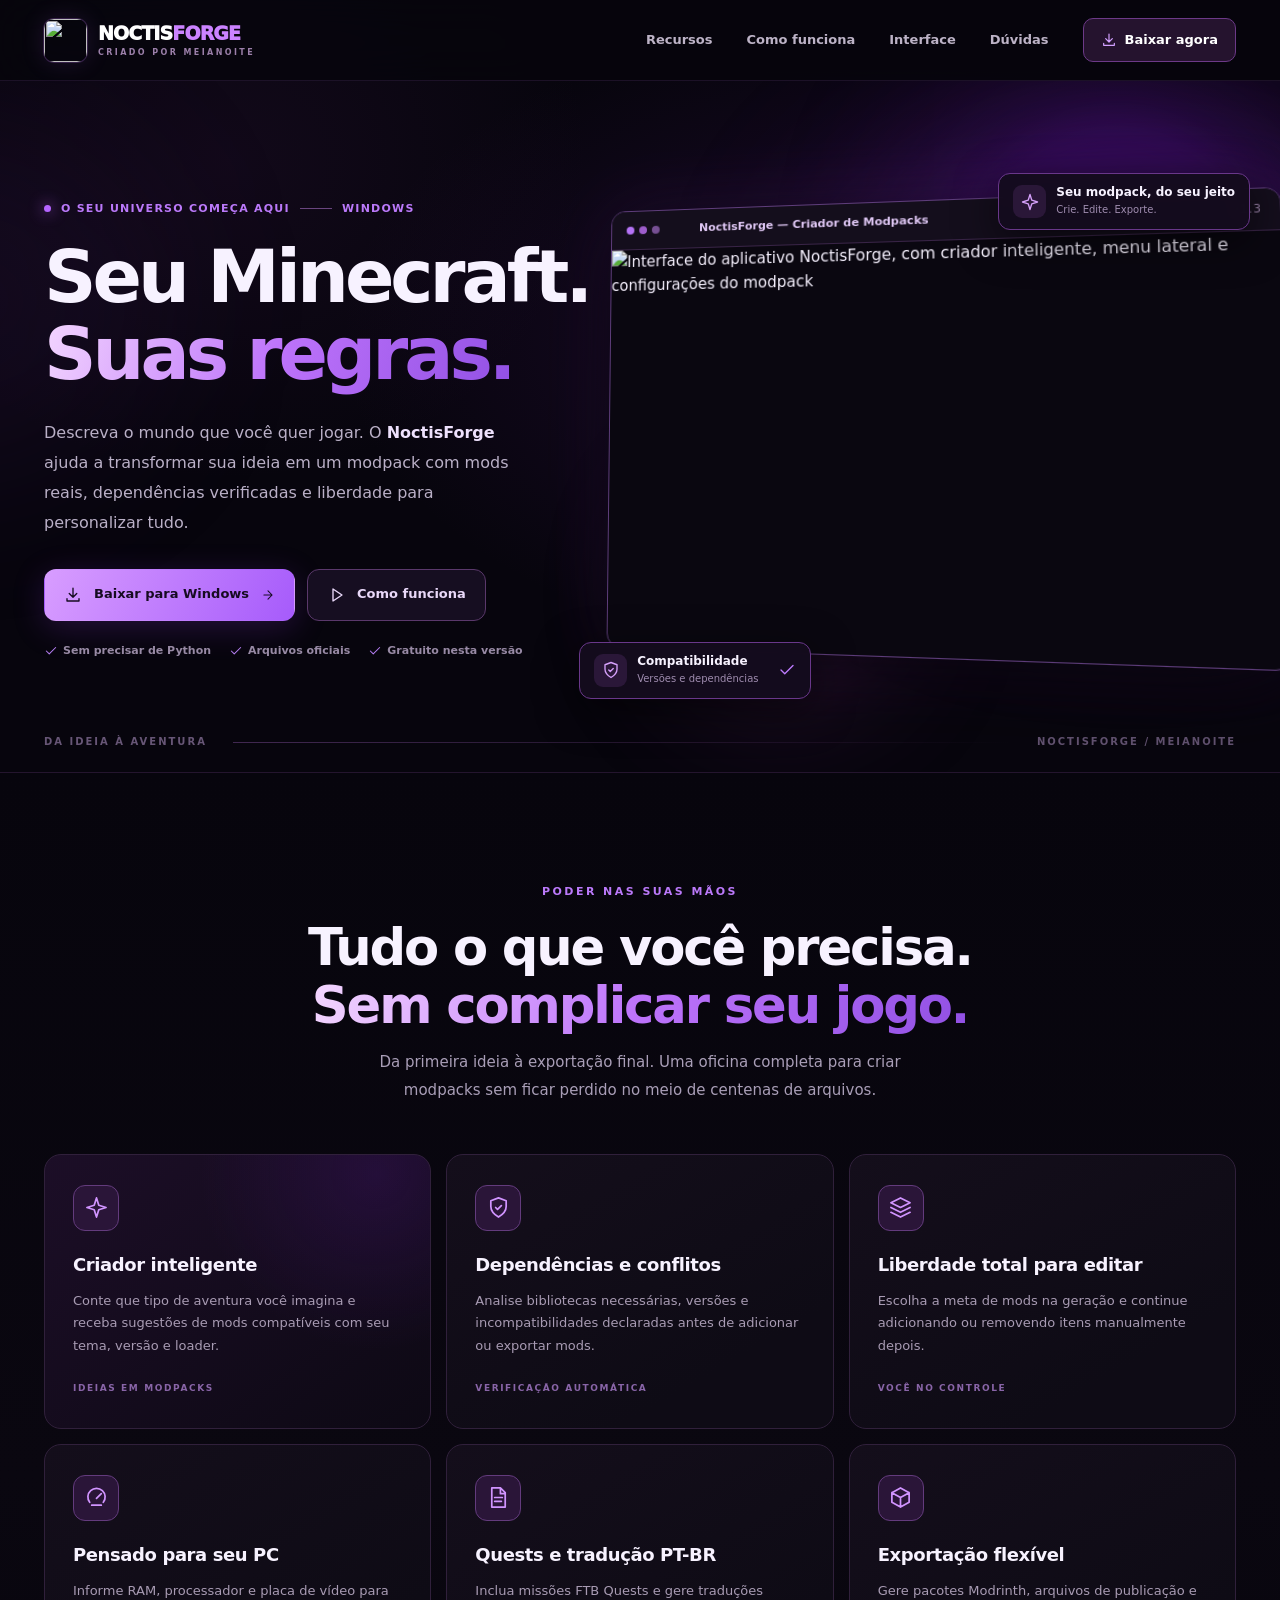
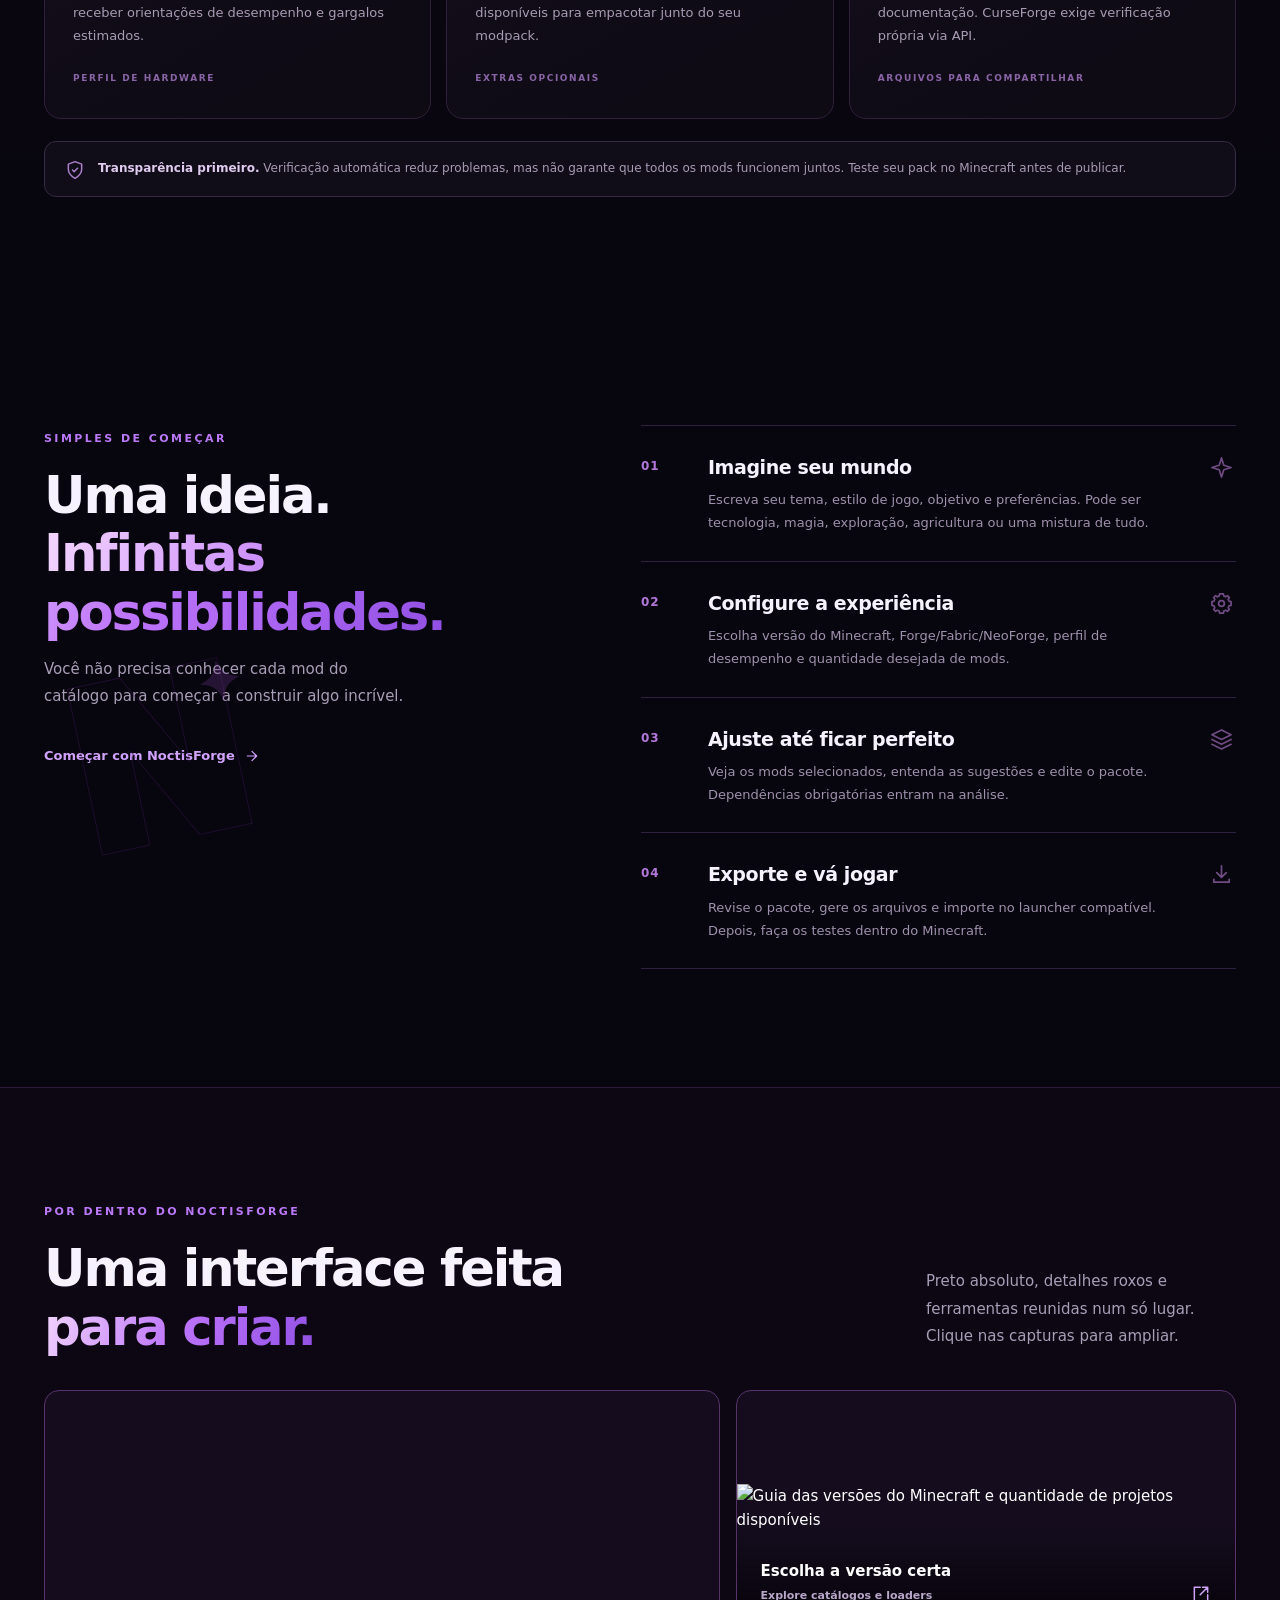
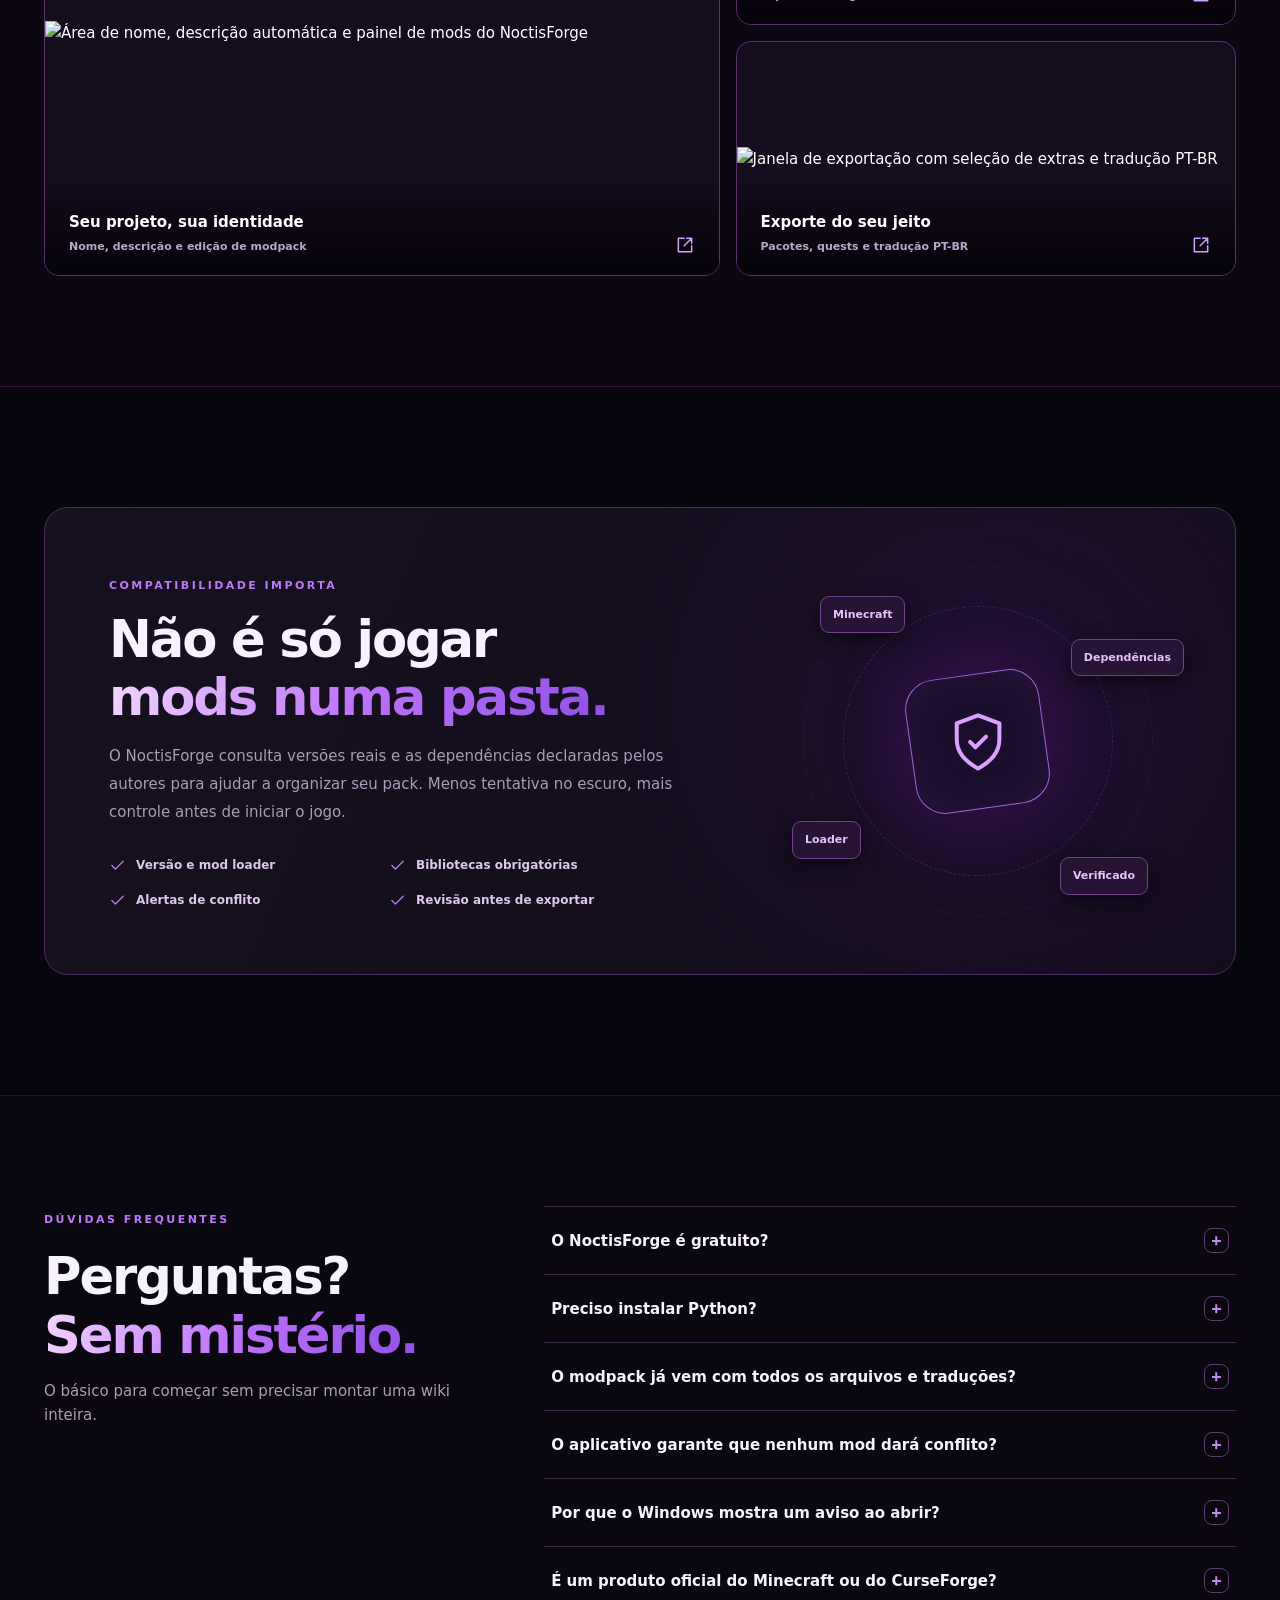
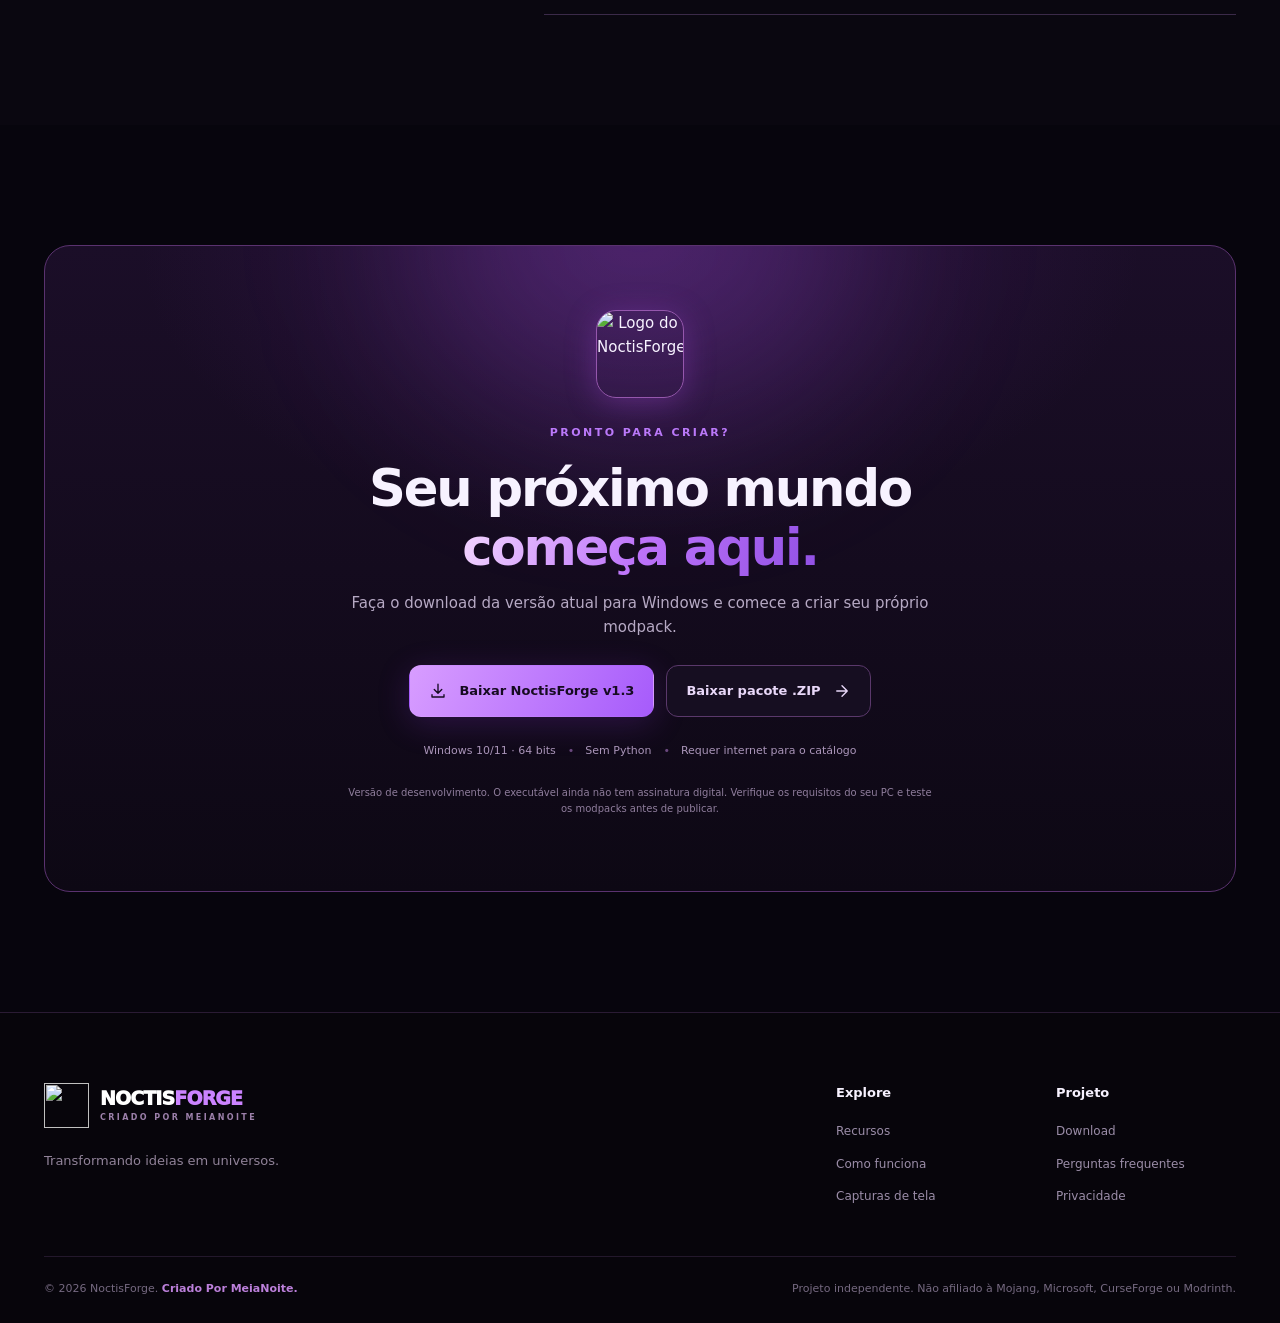
==== index.html @ bf42bff4 "Add files via upload" ====
<!DOCTYPE html>
<html lang="pt-BR">
<head>
  <meta charset="UTF-8">
  <meta name="viewport" content="width=device-width, initial-scale=1">
  <meta name="theme-color" content="#07050d">
  <meta name="color-scheme" content="dark">
  <meta name="description" content="NoctisForge: crie modpacks de Minecraft a partir das suas ideias. Descubra mods, revise dependências, organize projetos e exporte seus pacotes. Criado Por MeiaNoite.">
  <meta property="og:type" content="website">
  <meta property="og:title" content="NoctisForge — Seu Minecraft. Suas regras.">
  <meta property="og:description" content="O criador inteligente de modpacks para Windows. Monte, personalize e exporte seu próprio universo Minecraft.">
  <meta property="og:image" content="assets/logo.webp">
  <link rel="icon" href="favicon.ico" sizes="any">
  <link rel="icon" href="assets/favicon.png" type="image/png">
  <link rel="manifest" href="site.webmanifest">
  <link rel="stylesheet" href="styles.css">
  <title>NoctisForge | Crie um Minecraft do seu jeito</title>
</head>
<body>
  <svg aria-hidden="true" class="svg-sprite" xmlns="http://www.w3.org/2000/svg">
    <symbol id="ic-arrow" viewBox="0 0 24 24"><path d="M5 12h14M12 5l7 7-7 7"/></symbol>
    <symbol id="ic-download" viewBox="0 0 24 24"><path d="M12 3v12m-5-5 5 5 5-5M4 17v3h16v-3"/></symbol>
    <symbol id="ic-check" viewBox="0 0 24 24"><path d="m4 12 5 5L20 6"/></symbol>
    <symbol id="ic-shield" viewBox="0 0 24 24"><path d="M12 2 4 5v6c0 5 3 8 8 11 5-3 8-6 8-11V5z"/><path d="m9 12 2 2 4-4"/></symbol>
    <symbol id="ic-box" viewBox="0 0 24 24"><path d="m12 2 9 5-9 5-9-5zM3 7v10l9 5 9-5V7M12 12v10"/></symbol>
    <symbol id="ic-spark" viewBox="0 0 24 24"><path d="m12 2 2.4 7.6L22 12l-7.6 2.4L12 22l-2.4-7.6L2 12l7.6-2.4z"/></symbol>
    <symbol id="ic-cog" viewBox="0 0 24 24"><path d="m10 2-.4 2.2-2 .8L5.8 3.8 3.8 5.8 5 7.6l-.8 2L2 10v4l2.2.4.8 2-1.2 1.8 2 2 1.8-1.2 2 .8L10 22h4l.4-2.2 2-.8 1.8 1.2 2-2-1.2-1.8.8-2L22 14v-4l-2.2-.4-.8-2 1.2-1.8-2-2-1.8 1.2-2-.8L14 2z"/><circle cx="12" cy="12" r="3"/></symbol>
    <symbol id="ic-window" viewBox="0 0 24 24"><rect x="2" y="3" width="20" height="18" rx="2"/><path d="M2 8h20M7 5.5h.01M11 5.5h.01"/></symbol>
    <symbol id="ic-play" viewBox="0 0 24 24"><path d="m8 4 12 8-12 8z"/></symbol>
    <symbol id="ic-layers" viewBox="0 0 24 24"><path d="m12 2 10 5-10 5L2 7zM2 12l10 5 10-5M2 17l10 5 10-5"/></symbol>
    <symbol id="ic-file" viewBox="0 0 24 24"><path d="M5 2h9l5 5v15H5zM14 2v6h5M8 12h8M8 16h7"/></symbol>
    <symbol id="ic-speed" viewBox="0 0 24 24"><path d="M4.9 17a9 9 0 1 1 14.2 0M12 13l5-5M7 20h10"/></symbol>
    <symbol id="ic-menu" viewBox="0 0 24 24"><path d="M3 6h18M3 12h18M3 18h18"/></symbol>
    <symbol id="ic-close" viewBox="0 0 24 24"><path d="M5 5l14 14M19 5 5 19"/></symbol>
    <symbol id="ic-external" viewBox="0 0 24 24"><path d="M14 4h6v6M20 4l-9 9M20 13v7H4V4h7"/></symbol>
    <symbol id="ic-branch" viewBox="0 0 24 24"><circle cx="6" cy="5" r="2"/><circle cx="18" cy="6" r="2"/><circle cx="18" cy="19" r="2"/><path d="M6 7v10a3 3 0 0 0 3 3h7M6 12a3 3 0 0 0 3-3h7"/></symbol>
  </svg>
  <a class="skip-link" href="#conteudo">Pular para o conteúdo</a>

  <header class="site-header" id="inicio">
    <div class="container nav-inner">
      <a class="brand" href="#inicio" aria-label="NoctisForge, início">
        <img src="assets/logo.webp" width="43" height="43" alt="" class="brand-icon">
        <span class="brand-name">NOCTIS<span>FORGE</span><small>CRIADO POR MEIANOITE</small></span>
      </a>
      <nav class="nav-links" id="navLinks" aria-label="Navegação principal">
        <a href="#recursos">Recursos</a>
        <a href="#como-funciona">Como funciona</a>
        <a href="#interface">Interface</a>
        <a href="#perguntas">Dúvidas</a>
        <a href="#baixar" class="nav-download"><svg><use href="#ic-download"/></svg> Baixar agora</a>
      </nav>
      <button class="mobile-menu" id="menuToggle" type="button" aria-label="Abrir menu" aria-expanded="false" aria-controls="navLinks"><svg><use href="#ic-menu"/></svg></button>
    </div>
  </header>

  <main id="conteudo">
    <section class="hero" aria-labelledby="hero-title">
      <div class="hero-glow glow-a" aria-hidden="true"></div><div class="hero-glow glow-b" aria-hidden="true"></div>
      <div class="container hero-layout">
        <div class="hero-copy">
          <div class="eyebrow"><span class="eyebrow-dot"></span> O SEU UNIVERSO COMEÇA AQUI <span class="eyebrow-divider"></span> WINDOWS</div>
          <h1 id="hero-title">Seu Minecraft.<br><span class="gradient-text">Suas regras.</span></h1>
          <p class="hero-text">Descreva o mundo que você quer jogar. O <strong>NoctisForge</strong> ajuda a transformar sua ideia em um modpack com mods reais, dependências verificadas e liberdade para personalizar tudo.</p>
          <div class="hero-actions">
            <a class="btn btn-primary" href="downloads/NoctisForge-v1.3.exe" download><svg><use href="#ic-download"/></svg> Baixar para Windows <svg class="btn-arrow"><use href="#ic-arrow"/></svg></a>
            <a class="btn btn-outline" href="#como-funciona"><svg><use href="#ic-play"/></svg> Como funciona</a>
          </div>
          <div class="hero-footnotes"><span><svg><use href="#ic-check"/></svg> Sem precisar de Python</span><span><svg><use href="#ic-check"/></svg> Arquivos oficiais</span><span><svg><use href="#ic-check"/></svg> Gratuito nesta versão</span></div>
        </div>
        <div class="hero-visual" aria-label="Captura de tela do NoctisForge">
          <div class="orb orb-one" aria-hidden="true"></div><div class="orb orb-two" aria-hidden="true"></div>
          <div class="app-window">
            <div class="window-bar"><div class="window-dots" aria-hidden="true"><i></i><i></i><i></i></div><span class="window-title"><img src="assets/logo.webp" alt="" width="17" height="17"> NoctisForge — Criador de Modpacks</span><span class="window-version">v1.3</span></div>
            <img src="assets/criador.webp" alt="Interface do aplicativo NoctisForge, com criador inteligente, menu lateral e configurações do modpack" width="1440" height="910" class="window-screenshot">
          </div>
          <div class="floating-tag tag-one"><span class="tag-icon"><svg><use href="#ic-shield"/></svg></span><span><b>Compatibilidade</b><small>Versões e dependências</small></span><svg class="tag-check"><use href="#ic-check"/></svg></div>
          <div class="floating-tag tag-two"><span class="tag-icon"><svg><use href="#ic-spark"/></svg></span><span><b>Seu modpack, do seu jeito</b><small>Crie. Edite. Exporte.</small></span></div>
        </div>
      </div>
      <div class="container hero-divider"><span>DA IDEIA À AVENTURA</span><div></div><span>NOCTISFORGE / MEIANOITE</span></div>
    </section>

    <section class="section features" id="recursos" aria-labelledby="features-title">
      <div class="container">
        <div class="section-heading center"><div class="section-kicker">PODER NAS SUAS MÃOS</div><h2 id="features-title">Tudo o que você precisa.<br><span class="gradient-text">Sem complicar seu jogo.</span></h2><p>Da primeira ideia à exportação final. Uma oficina completa para criar modpacks sem ficar perdido no meio de centenas de arquivos.</p></div>
        <div class="feature-grid">
          <article class="feature-card feature-accent"><div class="feature-icon"><svg><use href="#ic-spark"/></svg></div><h3>Criador inteligente</h3><p>Conte que tipo de aventura você imagina e receba sugestões de mods compatíveis com seu tema, versão e loader.</p><span class="feature-meta">IDEIAS EM MODPACKS</span></article>
          <article class="feature-card"><div class="feature-icon"><svg><use href="#ic-shield"/></svg></div><h3>Dependências e conflitos</h3><p>Analise bibliotecas necessárias, versões e incompatibilidades declaradas antes de adicionar ou exportar mods.</p><span class="feature-meta">VERIFICAÇÃO AUTOMÁTICA</span></article>
          <article class="feature-card"><div class="feature-icon"><svg><use href="#ic-layers"/></svg></div><h3>Liberdade total para editar</h3><p>Escolha a meta de mods na geração e continue adicionando ou removendo itens manualmente depois.</p><span class="feature-meta">VOCÊ NO CONTROLE</span></article>
          <article class="feature-card"><div class="feature-icon"><svg><use href="#ic-speed"/></svg></div><h3>Pensado para seu PC</h3><p>Informe RAM, processador e placa de vídeo para receber orientações de desempenho e gargalos estimados.</p><span class="feature-meta">PERFIL DE HARDWARE</span></article>
          <article class="feature-card"><div class="feature-icon"><svg><use href="#ic-file"/></svg></div><h3>Quests e tradução PT-BR</h3><p>Inclua missões FTB Quests e gere traduções disponíveis para empacotar junto do seu modpack.</p><span class="feature-meta">EXTRAS OPCIONAIS</span></article>
          <article class="feature-card"><div class="feature-icon"><svg><use href="#ic-box"/></svg></div><h3>Exportação flexível</h3><p>Gere pacotes Modrinth, arquivos de publicação e documentação. CurseForge exige verificação própria via API.</p><span class="feature-meta">ARQUIVOS PARA COMPARTILHAR</span></article>
        </div>
        <div class="honest-note"><svg><use href="#ic-shield"/></svg><p><strong>Transparência primeiro.</strong> Verificação automática reduz problemas, mas não garante que todos os mods funcionem juntos. Teste seu pack no Minecraft antes de publicar.</p></div>
      </div>
    </section>

    <section class="section process-section" id="como-funciona" aria-labelledby="process-title">
      <div class="container process-layout">
        <div class="process-intro"><span class="section-kicker">SIMPLES DE COMEÇAR</span><h2 id="process-title">Uma ideia.<br><span class="gradient-text">Infinitas possibilidades.</span></h2><p>Você não precisa conhecer cada mod do catálogo para começar a construir algo incrível.</p><a class="inline-link" href="#baixar">Começar com NoctisForge <svg><use href="#ic-arrow"/></svg></a><div class="process-symbol" aria-hidden="true">N<span>✦</span></div></div>
        <div class="steps">
          <article class="step"><div class="step-num">01</div><div class="step-main"><h3>Imagine seu mundo</h3><p>Escreva seu tema, estilo de jogo, objetivo e preferências. Pode ser tecnologia, magia, exploração, agricultura ou uma mistura de tudo.</p></div><svg><use href="#ic-spark"/></svg></article>
          <article class="step"><div class="step-num">02</div><div class="step-main"><h3>Configure a experiência</h3><p>Escolha versão do Minecraft, Forge/Fabric/NeoForge, perfil de desempenho e quantidade desejada de mods.</p></div><svg><use href="#ic-cog"/></svg></article>
          <article class="step"><div class="step-num">03</div><div class="step-main"><h3>Ajuste até ficar perfeito</h3><p>Veja os mods selecionados, entenda as sugestões e edite o pacote. Dependências obrigatórias entram na análise.</p></div><svg><use href="#ic-layers"/></svg></article>
          <article class="step"><div class="step-num">04</div><div class="step-main"><h3>Exporte e vá jogar</h3><p>Revise o pacote, gere os arquivos e importe no launcher compatível. Depois, faça os testes dentro do Minecraft.</p></div><svg><use href="#ic-download"/></svg></article>
        </div>
      </div>
    </section>

    <section class="section showcase-section" id="interface" aria-labelledby="showcase-title">
      <div class="container">
        <div class="section-heading showcase-header"><div><span class="section-kicker">POR DENTRO DO NOCTISFORGE</span><h2 id="showcase-title">Uma interface feita<br><span class="gradient-text">para criar.</span></h2></div><p>Preto absoluto, detalhes roxos e ferramentas reunidas num só lugar. Clique nas capturas para ampliar.</p></div>
        <div class="showcase-grid">
          <button class="showcase-card showcase-big" type="button" data-image="assets/descricao.webp" data-title="Criação e descrição do modpack" aria-label="Ampliar captura do criador de modpacks"><img src="assets/descricao.webp" alt="Área de nome, descrição automática e painel de mods do NoctisForge"><span class="showcase-overlay"><span>Seu projeto, sua identidade<small>Nome, descrição e edição de modpack</small></span><svg><use href="#ic-external"/></svg></span></button>
          <button class="showcase-card" type="button" data-image="assets/versoes.webp" data-title="Guia de versões" aria-label="Ampliar guia de versões"><img src="assets/versoes.webp" alt="Guia das versões do Minecraft e quantidade de projetos disponíveis"><span class="showcase-overlay"><span>Escolha a versão certa<small>Explore catálogos e loaders</small></span><svg><use href="#ic-external"/></svg></span></button>
          <button class="showcase-card" type="button" data-image="assets/exportacao.webp" data-title="Exportação de modpacks" aria-label="Ampliar exportação de modpacks"><img src="assets/exportacao.webp" alt="Janela de exportação com seleção de extras e tradução PT-BR"><span class="showcase-overlay"><span>Exporte do seu jeito<small>Pacotes, quests e tradução PT-BR</small></span><svg><use href="#ic-external"/></svg></span></button>
        </div>
      </div>
    </section>

    <section class="section tech-section" aria-labelledby="tech-title">
      <div class="container tech-panel"><div class="tech-copy"><span class="section-kicker">COMPATIBILIDADE IMPORTA</span><h2 id="tech-title">Não é só jogar<br><span class="gradient-text">mods numa pasta.</span></h2><p>O NoctisForge consulta versões reais e as dependências declaradas pelos autores para ajudar a organizar seu pack. Menos tentativa no escuro, mais controle antes de iniciar o jogo.</p><div class="tech-points"><span><svg><use href="#ic-check"/></svg> Versão e mod loader</span><span><svg><use href="#ic-check"/></svg> Bibliotecas obrigatórias</span><span><svg><use href="#ic-check"/></svg> Alertas de conflito</span><span><svg><use href="#ic-check"/></svg> Revisão antes de exportar</span></div></div><div class="tech-visual" aria-hidden="true"><div class="tech-line tech-line-a"></div><div class="tech-line tech-line-b"></div><div class="tech-center"><svg><use href="#ic-shield"/></svg></div><span class="tech-pill tech-pill-one">Minecraft</span><span class="tech-pill tech-pill-two">Dependências</span><span class="tech-pill tech-pill-three">Loader</span><span class="tech-pill tech-pill-four">Verificado</span></div></div>
    </section>

    <section class="section faq-section" id="perguntas" aria-labelledby="faq-title"><div class="container faq-layout"><div class="faq-intro"><span class="section-kicker">DÚVIDAS FREQUENTES</span><h2 id="faq-title">Perguntas?<br><span class="gradient-text">Sem mistério.</span></h2><p>O básico para começar sem precisar montar uma wiki inteira.</p></div><div class="faq-items">
      <details><summary>O NoctisForge é gratuito?<span class="faq-plus"></span></summary><div class="faq-answer">Sim. A versão disponibilizada nesta página pode ser baixada gratuitamente. Integrações externas, como DeepL ou CurseForge, podem exigir contas, chaves de API ou condições próprias.</div></details>
      <details><summary>Preciso instalar Python?<span class="faq-plus"></span></summary><div class="faq-answer">Não. O executável para Windows 64 bits é independente de Python. O programa precisa de conexão com a internet para consultar e baixar informações dos mods.</div></details>
      <details><summary>O modpack já vem com todos os arquivos e traduções?<span class="faq-plus"></span></summary><div class="faq-answer">O `.mrpack` contém referências para baixar os arquivos compatíveis. Configurações, quests e traduções só entram quando são geradas e incluídas na exportação. A tradução automática pode ser parcial.</div></details>
      <details><summary>O aplicativo garante que nenhum mod dará conflito?<span class="faq-plus"></span></summary><div class="faq-answer">Não. Ele verifica metadados, loaders, versões e conflitos conhecidos ou declarados. Problemas não documentados só podem ser descobertos em testes reais de inicialização e gameplay.</div></details>
      <details><summary>Por que o Windows mostra um aviso ao abrir?<span class="faq-plus"></span></summary><div class="faq-answer">Esta versão ainda não possui assinatura digital de código. O Microsoft Defender SmartScreen pode exibir um aviso para executáveis pouco conhecidos ou sem reputação estabelecida. Baixe somente dos canais oficiais do projeto.</div></details>
      <details><summary>É um produto oficial do Minecraft ou do CurseForge?<span class="faq-plus"></span></summary><div class="faq-answer">Não. NoctisForge é um projeto independente criado por MeiaNoite e não é afiliado à Mojang, Microsoft, Modrinth ou CurseForge.</div></details>
    </div></div></section>

    <section class="section download-section" id="baixar" aria-labelledby="download-title"><div class="container"><div class="download-box"><div class="download-shine" aria-hidden="true"></div><img class="download-logo" src="assets/logo.webp" width="88" height="88" alt="Logo do NoctisForge"><span class="section-kicker">PRONTO PARA CRIAR?</span><h2 id="download-title">Seu próximo mundo<br><span class="gradient-text">começa aqui.</span></h2><p>Faça o download da versão atual para Windows e comece a criar seu próprio modpack.</p><div class="download-actions"><a class="btn btn-primary" href="downloads/NoctisForge-v1.3.exe" download><svg><use href="#ic-download"/></svg> Baixar NoctisForge v1.3</a><a class="btn btn-outline" href="downloads/NoctisForge-v1.3-Windows.zip" download>Baixar pacote .ZIP <svg><use href="#ic-arrow"/></svg></a></div><div class="download-meta"><span>Windows 10/11 · 64 bits</span><span>Sem Python</span><span>Requer internet para o catálogo</span></div><p class="download-disclaimer">Versão de desenvolvimento. O executável ainda não tem assinatura digital. Verifique os requisitos do seu PC e teste os modpacks antes de publicar.</p></div></div></section>
  </main>

  <footer class="footer"><div class="container"><div class="footer-top"><div class="footer-brand"><div class="brand"><img src="assets/logo.webp" width="45" height="45" alt=""><span class="brand-name">NOCTIS<span>FORGE</span><small>CRIADO POR MEIANOITE</small></span></div><p>Transformando ideias em universos.</p></div><div class="footer-col"><h3>Explore</h3><a href="#recursos">Recursos</a><a href="#como-funciona">Como funciona</a><a href="#interface">Capturas de tela</a></div><div class="footer-col"><h3>Projeto</h3><a href="#baixar">Download</a><a href="#perguntas">Perguntas frequentes</a><a href="privacidade.html">Privacidade</a></div></div><div class="footer-bottom"><p>© <span id="currentYear">2026</span> NoctisForge. <strong>Criado Por MeiaNoite.</strong></p><p>Projeto independente. Não afiliado à Mojang, Microsoft, CurseForge ou Modrinth.</p></div></div></footer>

  <dialog id="lightbox" class="lightbox" aria-label="Captura de tela ampliada"><div class="lightbox-top"><h2 id="lightboxTitle">Captura de tela</h2><button type="button" id="lightboxClose" aria-label="Fechar imagem"><svg><use href="#ic-close"/></svg></button></div><img id="lightboxImage" src="assets/criador.webp" alt="Captura ampliada do NoctisForge"><p>Captura real de uma versão de desenvolvimento. A aparência pode mudar.</p></dialog>
  <script src="app.js" defer></script>
</body>
</html>
---- styles.css ----
:root{color-scheme:dark;--bg:#07050d;--bg2:#0c0814;--card:#100c1b;--card2:#141023;--line:#2d213e;--line2:#463059;--purple:#a755fa;--purple2:#cb83ff;--lav:#e2c6ff;--white:#f7f2ff;--muted:#a99eb7;--subtle:#786b87;--grad:linear-gradient(110deg,#f4d7ff 0%,#bd73fa 50%,#9150e4 100%);--max:1192px}*{box-sizing:border-box}html{scroll-behavior:smooth;scroll-padding-top:92px}body{margin:0;background:var(--bg);font-family:Inter,ui-sans-serif,system-ui,-apple-system,"Segoe UI",Roboto,Arial,sans-serif;color:var(--white);font-size:15px;line-height:1.6;overflow-x:hidden}body::before{content:"";position:absolute;inset:0 0 auto;height:890px;pointer-events:none;background:radial-gradient(ellipse 60% 50% at 71% 38%,rgba(87,22,129,.25),transparent 74%),radial-gradient(ellipse 35% 45% at 18% 18%,rgba(90,35,111,.13),transparent 80%)}::selection{background:#a755fa99;color:white}a{color:inherit;text-decoration:none}button{font:inherit}button,a{-webkit-tap-highlight-color:transparent}button:focus-visible,a:focus-visible,summary:focus-visible{outline:2px solid var(--purple2);outline-offset:4px}.container{width:min(var(--max),calc(100% - 72px));margin:auto}.svg-sprite{position:absolute;width:0;height:0;overflow:hidden}svg{width:20px;height:20px;fill:none;stroke:currentColor;stroke-width:1.8;stroke-linecap:round;stroke-linejoin:round;flex:none}.skip-link{position:fixed;z-index:200;top:-120px;left:20px;background:var(--purple);padding:10px 15px;border-radius:9px}.skip-link:focus{top:16px}.gradient-text{background:var(--grad);-webkit-background-clip:text;background-clip:text;color:transparent}.site-header{position:sticky;top:0;z-index:80;border-bottom:1px solid rgba(138,84,174,.17);background:rgba(7,5,13,.83);backdrop-filter:blur(22px);-webkit-backdrop-filter:blur(22px)}.nav-inner{height:80px;display:flex;align-items:center;justify-content:space-between;gap:30px}.brand{display:flex;align-items:center;gap:11px;white-space:nowrap}.brand-icon{border-radius:10px;box-shadow:0 0 0 1px #784c9c5c,0 0 25px #b061e729}.brand-name{font-size:19px;font-weight:950;line-height:1;letter-spacing:-.9px;color:#fff}.brand-name>span{color:var(--purple2)}.brand-name small{display:block;font-size:8px;color:#9c80aa;letter-spacing:2.4px;margin-top:6px;font-weight:800}.nav-links{display:flex;align-items:center;gap:34px}.nav-links>a{font-size:13px;font-weight:650;color:#bdb3c7;transition:color .2s}.nav-links>a:hover{color:white}.nav-links .nav-download{display:inline-flex;align-items:center;gap:8px;color:white;background:#25132e;border:1px solid #6c3988;padding:11px 17px;border-radius:10px}.nav-download svg{width:16px;height:16px;color:#d2a0ff}.nav-download:hover{border-color:#ae68dc;background:#361b46}.mobile-menu{display:none;border:1px solid var(--line2);background:#1e1429;color:white;border-radius:9px;padding:8px;cursor:pointer}.hero{position:relative;isolation:isolate;padding:106px 0 0;overflow:hidden}.hero-glow{position:absolute;z-index:-1;pointer-events:none;filter:blur(75px);border-radius:50%}.glow-a{width:670px;height:470px;right:-190px;top:25px;background:rgba(129,38,199,.21)}.glow-b{width:400px;height:360px;left:-240px;top:40px;background:rgba(81,33,111,.14)}.hero-layout{display:grid;grid-template-columns:.9fr 1.1fr;align-items:center;gap:20px;min-height:520px}.hero-copy{position:relative;z-index:3;padding-bottom:35px}.eyebrow,.section-kicker{font-size:11px;letter-spacing:2.45px;font-weight:800;color:#bb79fa}.eyebrow{display:flex;align-items:center;gap:10px;letter-spacing:1.25px}.eyebrow-dot{width:7px;height:7px;border-radius:50%;background:#b565ff;box-shadow:0 0 15px #be62ff}.eyebrow-divider{height:1px;width:32px;background:#69457f;display:inline-block}.hero h1{font-weight:900;font-size:clamp(54px,5.7vw,85px);line-height:1.055;letter-spacing:-4px;margin:22px 0 25px;white-space:nowrap}.hero-text{color:#bab0c7;font-size:16px;max-width:478px;line-height:1.87;margin:0 0 31px}.hero-text strong{color:#eee1fd;font-weight:750}.hero-actions,.download-actions{display:flex;align-items:center;gap:12px;flex-wrap:wrap}.btn{display:inline-flex;align-items:center;justify-content:center;gap:12px;border-radius:12px;min-height:52px;padding:13px 19px;font-size:13px;font-weight:800;border:1px solid transparent;transition:transform .18s,box-shadow .18s,border-color .18s,background .18s;white-space:nowrap}.btn:hover{transform:translateY(-2px)}.btn svg{width:18px;height:18px}.btn-primary{color:#160b21;background:linear-gradient(115deg,#d89dff,#a65bfb);box-shadow:0 7px 32px #8e37d938}.btn-primary:hover{box-shadow:0 9px 40px #a64aff72}.btn-outline{background:#160e21;color:#e9d8f9;border-color:#5a386b}.btn-outline:hover{border-color:#9960b4;background:#22132e}.btn-arrow{width:14px!important;height:14px!important}.hero-footnotes{display:flex;gap:18px;flex-wrap:wrap;margin-top:21px;color:#988aa5;font-size:11px;font-weight:650}.hero-footnotes span{display:flex;align-items:center;gap:5px}.hero-footnotes svg{color:#b67ef4;width:14px;height:14px}.hero-visual{position:relative;min-width:0;isolation:isolate;perspective:1400px;padding:18px 0 58px}.orb{z-index:-1;position:absolute;border-radius:50%;filter:blur(17px);pointer-events:none}.orb-one{width:290px;height:290px;right:-25px;top:-72px;background:#5b0ba252;box-shadow:0 0 190px #700ecb68}.orb-two{width:220px;height:220px;left:10%;bottom:0;background:#9a39a426;box-shadow:0 0 130px #9a39a442}.app-window{background:#0a0710;border:1px solid #5e3d7b;box-shadow:0 16px 80px #000c,0 0 74px #8739c633;overflow:hidden;border-radius:14px;transform:perspective(1200px) rotateY(-6deg) rotateX(2deg);transform-origin:center left}.window-bar{height:39px;display:flex;align-items:center;gap:15px;padding:0 15px;background:#140e1c;border-bottom:1px solid #392447}.window-dots{display:flex;gap:5px}.window-dots i{width:8px;height:8px;background:#764f93;border-radius:50%}.window-dots i:first-child{background:#b573f6}.window-dots i:nth-child(2){background:#9e5dcc}.window-title{display:flex;gap:8px;align-items:center;font-size:11px;font-weight:750;color:#dfc7f4;white-space:nowrap;overflow:hidden;text-overflow:ellipsis}.window-title img{border-radius:4px}.window-version{margin-left:auto;font-size:10px;letter-spacing:1px;color:#a68db5}.window-screenshot{display:block;width:100%;height:auto;max-height:425px;object-fit:cover;object-position:top}.floating-tag{position:absolute;z-index:3;display:flex;align-items:center;gap:10px;background:#140c1ef5;border:1px solid #69378a;border-radius:12px;padding:11px 14px;box-shadow:0 11px 40px #0008;backdrop-filter:blur(8px)}.tag-one{bottom:4px;left:-30px}.tag-two{right:-14px;top:-18px}.floating-tag b{display:block;font-size:12px;line-height:1.2}.floating-tag small{display:block;color:#9f8caf;font-size:10px;margin-top:3px}.tag-icon{width:33px;height:33px;background:#2a1738;border-radius:9px;display:grid;place-items:center;color:#d5a0fa}.tag-icon svg{width:18px}.tag-check{width:18px!important;color:#bd7bfd;margin-left:10px}.hero-divider{display:flex;align-items:center;justify-content:space-between;gap:26px;font-size:10px;letter-spacing:2px;color:#675676;font-weight:800;padding:27px 0 22px}.hero-divider>div{height:1px;background:linear-gradient(90deg,#412851,transparent);flex:1}.section{padding:110px 0}.section-heading h2,.process-intro h2,.tech-copy h2,.faq-intro h2,.download-box h2{font-size:clamp(36px,4vw,58px);line-height:1.14;letter-spacing:-2.1px;font-weight:850;margin:17px 0 15px}.section-heading p{font-size:15px;max-width:595px;color:var(--muted);line-height:1.85}.section-heading.center{text-align:center;margin:0 auto 49px}.section-heading.center p{margin:0 auto}.features{background:linear-gradient(180deg,#07050d,#0a0710 62%,#07050d);border-top:1px solid #24152e}.feature-grid{display:grid;grid-template-columns:repeat(3,minmax(0,1fr));gap:15px}.feature-card{min-height:275px;position:relative;padding:30px 28px 23px;background:linear-gradient(150deg,#140e1b,#0e0b15 75%);border:1px solid #30203b;border-radius:17px;transition:transform .2s,border-color .2s,background .2s}.feature-card:hover{transform:translateY(-4px);border-color:#70438c;background:linear-gradient(150deg,#1e1229,#0d0a12 80%)}.feature-accent{background:radial-gradient(circle at 86% 7%,#4b167c48,transparent 42%),linear-gradient(145deg,#1c0e27,#0d0914)}.feature-icon{width:46px;height:46px;border:1px solid #633b7d;background:#2a1538;border-radius:12px;display:grid;place-items:center;color:#d194ff;margin-bottom:20px}.feature-icon svg{width:23px;height:23px}.feature-card h3{margin:0 0 10px;font-size:18px;letter-spacing:-.4px}.feature-card p{margin:0;color:#a89bb3;font-size:13px;line-height:1.75}.feature-meta{display:block;margin-top:23px;font-size:9px;font-weight:900;letter-spacing:1.6px;color:#8965a8}.honest-note{margin-top:22px;display:flex;align-items:flex-start;gap:13px;padding:16px 20px;border:1px solid #362a42;border-radius:12px;background:#110d18}.honest-note svg{color:#aa7fcb;margin-top:2px}.honest-note p{margin:0;color:#a79bb4;font-size:12px;line-height:1.7}.honest-note strong{color:#dfcbee}.process-section{padding:118px 0}.process-layout{display:grid;grid-template-columns:.92fr 1.08fr;gap:90px}.process-intro{position:relative}.process-intro p{color:var(--muted);max-width:370px;line-height:1.8}.inline-link{display:inline-flex;align-items:center;gap:9px;font-size:13px;font-weight:850;color:#d2a2ff;margin-top:21px}.inline-link svg{width:16px;height:16px;transition:transform .2s}.inline-link:hover svg{transform:translateX(4px)}.process-symbol{pointer-events:none;position:absolute;top:230px;left:20px;font-size:220px;font-weight:950;line-height:1;color:transparent;-webkit-text-stroke:1px #4b1e6659;transform:rotate(-12deg);user-select:none}.process-symbol span{position:absolute;font-size:54px;-webkit-text-stroke:0;color:#6e378d4f;top:16px;left:148px}.steps{border-top:1px solid var(--line)}.step{display:grid;grid-template-columns:45px 1fr 26px;gap:22px;padding:26px 0;border-bottom:1px solid var(--line);align-items:start}.step-num{font-size:12px;letter-spacing:1px;color:#b377db;font-weight:900;padding-top:5px}.step-main h3{font-size:19px;margin:0 0 7px;letter-spacing:-.4px}.step-main p{color:#9f91ad;margin:0;line-height:1.75;font-size:13px}.step>svg{width:23px;height:23px;color:#6f4b83;margin-top:4px}.showcase-section{background:#0c0713;border-top:1px solid #2c1a38;border-bottom:1px solid #2c1a38}.showcase-header{display:flex;justify-content:space-between;align-items:end;gap:40px;margin-bottom:34px}.showcase-header h2{margin-bottom:0}.showcase-header>p{max-width:310px;margin-bottom:5px}.showcase-grid{display:grid;grid-template-columns:1.35fr 1fr;grid-template-rows:235px 235px;gap:16px}.showcase-card{position:relative;border:1px solid #56346b;border-radius:15px;overflow:hidden;padding:0;background:#150d1e;cursor:zoom-in;text-align:left;min-height:0}.showcase-card img{width:100%;height:100%;object-fit:cover;object-position:top;transition:transform .5s,filter .4s;filter:saturate(.94)}.showcase-card:hover img{transform:scale(1.035);filter:saturate(1.1)}.showcase-big{grid-row:span 2}.showcase-overlay{display:flex;align-items:end;justify-content:space-between;position:absolute;bottom:0;left:0;right:0;padding:35px 24px 20px;background:linear-gradient(180deg,transparent,rgba(5,2,9,.98));color:white;font-size:15px;font-weight:800}.showcase-overlay small{display:block;font-weight:550;color:#b9a7ca;font-size:11px;margin-top:4px}.showcase-overlay>svg{width:20px;height:20px;color:#d1a2fa}.tech-section{padding:120px 0}.tech-panel{position:relative;display:grid;grid-template-columns:1.25fr .75fr;align-items:center;gap:30px;overflow:hidden;padding:64px;background:radial-gradient(circle at 81% 43%,#3d145a57,transparent 42%),linear-gradient(112deg,#16101f,#110b1a);border:1px solid #4a2d5d;border-radius:24px}.tech-copy h2{margin:14px 0}.tech-copy p{color:#aa9bb8;line-height:1.87;max-width:590px}.tech-points{display:grid;grid-template-columns:1fr 1fr;gap:16px 20px;margin-top:30px;max-width:540px}.tech-points>span{display:flex;gap:10px;align-items:center;font-size:12px;font-weight:700;color:#ddc8eb}.tech-points svg{color:#be79f0;width:17px;height:17px}.tech-visual{position:relative;height:315px;display:grid;place-items:center}.tech-center{height:135px;width:135px;border:1px solid #9f66dc;border-radius:30px;display:grid;place-items:center;box-shadow:0 0 75px #6b16916e,inset 0 0 40px #7e3cab21;background:#1b0e2c;transform:rotate(-8deg)}.tech-center svg{width:64px;height:64px;color:#dba1ff;transform:rotate(8deg);stroke-width:1.5}.tech-line{position:absolute;border:1px dashed #7c4aa255;border-radius:50%}.tech-line-a{width:270px;height:270px}.tech-line-b{width:350px;height:350px;opacity:.45}.tech-pill{z-index:2;position:absolute;background:#271435;border:1px solid #71418b;border-radius:9px;padding:9px 12px;font-size:11px;font-weight:750;color:#e5c4fa;box-shadow:0 6px 20px #0008}.tech-pill-one{top:12px;left:36px}.tech-pill-two{top:55px;right:-13px}.tech-pill-three{bottom:40px;left:8px}.tech-pill-four{bottom:4px;right:23px}.faq-section{background:#0a0710;border-top:1px solid #20152b}.faq-layout{display:grid;grid-template-columns:.75fr 1.25fr;gap:85px}.faq-intro p{color:var(--muted)}.faq-items{border-top:1px solid #3b2a49}.faq-items details{border-bottom:1px solid #3b2a49;padding:0 2px}.faq-items summary{cursor:pointer;display:flex;justify-content:space-between;align-items:center;gap:18px;list-style:none;font-size:15px;font-weight:750;padding:21px 5px}.faq-items summary::-webkit-details-marker{display:none}.faq-plus{width:25px;height:25px;border:1px solid #5e3973;border-radius:8px;flex:none;position:relative}.faq-plus:before,.faq-plus:after{content:"";position:absolute;background:#c28beb;left:7px;right:7px;top:11px;height:1.5px}.faq-plus:after{transform:rotate(90deg)}details[open] .faq-plus:after{transform:rotate(0deg)}details[open] summary{color:#e2b6ff}.faq-answer{max-width:660px;color:#ad9fb9;font-size:13px;line-height:1.8;padding:0 38px 23px 5px}.download-section{padding:120px 0}.download-box{text-align:center;border-radius:26px;border:1px solid #5a326f;background:radial-gradient(ellipse 60% 65% at 50% 0%,#56227a5e,transparent 70%),linear-gradient(180deg,#1b0e28,#0d0814);position:relative;overflow:hidden;padding:64px 30px 48px}.download-shine{position:absolute;top:-200px;left:calc(50% - 230px);width:460px;height:380px;background:#b55fff32;filter:blur(85px);border-radius:50%;pointer-events:none}.download-logo{display:block;position:relative;margin:0 auto 21px;border-radius:20px;box-shadow:0 5px 30px #9c46d25e;border:1px solid #9557ad}.download-box .section-kicker{position:relative}.download-box h2{position:relative;margin:16px 0 15px}.download-box>p{position:relative;margin:0 auto 26px;max-width:590px;color:#b6a9c4}.download-actions{position:relative;justify-content:center}.download-meta{position:relative;display:flex;gap:23px;flex-wrap:wrap;justify-content:center;margin-top:25px;font-size:11px;color:#aa95b9}.download-meta span:not(:last-child):after{content:"•";position:relative;left:12px;color:#6a487e}.download-box .download-disclaimer{margin-top:25px;font-size:10px;color:#8f7d9c}.footer{border-top:1px solid #2a1b34;background:#07050b;padding:70px 0 25px}.footer-top{display:grid;grid-template-columns:1fr 180px 180px;gap:40px;padding-bottom:50px}.footer-brand>p{font-size:13px;color:#918399;margin-top:23px}.footer-col{display:flex;flex-direction:column;gap:13px}.footer-col h3{margin:0 0 6px;font-size:13px}.footer-col a{font-size:12px;color:#9b8da8}.footer-col a:hover{color:#e7b8ff}.footer-bottom{display:flex;align-items:center;justify-content:space-between;gap:20px;border-top:1px solid #23182c;padding-top:23px;color:#756980;font-size:11px}.footer-bottom p{margin:0}.footer-bottom strong{color:#bc80db}.lightbox{position:fixed;inset:0;z-index:120;max-width:min(1200px,95vw);width:min(1200px,95vw);max-height:95vh;background:#0e0a14;border:1px solid #6d4587;border-radius:16px;padding:14px;color:var(--white);box-shadow:0 30px 90px #000c}.lightbox::backdrop{background:#000d;backdrop-filter:blur(7px)}.lightbox-top{display:flex;align-items:center;justify-content:space-between;gap:10px;padding:0 5px 13px}.lightbox h2{font-size:15px;margin:0}.lightbox button{color:#f2dcff;background:#20132a;border:1px solid #5a3270;padding:5px 7px;border-radius:8px;cursor:pointer}.lightbox button svg{width:17px;height:17px}.lightbox img{max-height:calc(95vh - 125px);width:100%;height:auto;object-fit:contain;display:block;border:1px solid #302039;border-radius:8px}.lightbox p{text-align:center;color:#9586a1;font-size:11px;margin:9px 0 0}.legal-page{min-height:75vh;padding:85px 0}.legal-page h1{font-size:44px;letter-spacing:-1px}.legal-page article{max-width:820px;color:#bcafca}.legal-page h2{color:var(--white);font-size:20px;margin-top:35px}.legal-page a{color:#cf9aff}.legal-page ul{padding-left:25px}@media (prefers-reduced-motion:reduce){*,*:before,*:after{scroll-behavior:auto!important;animation-duration:.001ms!important;transition-duration:.001ms!important}}@media(max-width:1100px){.nav-links{gap:20px}.hero-layout{grid-template-columns:1fr 1fr}.hero h1{font-size:clamp(48px,5.6vw,70px);letter-spacing:-3.5px}.hero-text{font-size:14px}.hero-actions{align-items:stretch}.btn{padding:12px 14px}.tag-two{right:-7px}.tag-one{left:-6px}.process-layout{gap:42px}.faq-layout{gap:45px}.tech-panel{padding:45px}}@media(max-width:850px){.container{width:min(var(--max),calc(100% - 40px))}.nav-inner{height:70px}.mobile-menu{display:grid;place-items:center}.nav-links{position:absolute;top:70px;right:0;left:0;display:none;flex-direction:column;align-items:stretch;gap:5px;padding:15px 20px 22px;background:#100b19;border-bottom:1px solid #54356d;box-shadow:0 25px 30px #0008}.nav-links.open{display:flex}.nav-links>a{padding:13px 14px}.nav-links .nav-download{justify-content:center}.hero{padding:62px 0 0}.hero-layout{grid-template-columns:1fr;gap:15px}.hero-copy{padding-bottom:20px}.hero h1{font-size:clamp(50px,8vw,79px);letter-spacing:-3px}.hero-text{max-width:630px}.hero-visual{max-width:790px;margin:0 auto;padding:30px 10px 48px}.app-window{transform:rotateY(-2deg)}.tag-two{top:8px}.feature-grid{grid-template-columns:repeat(2,minmax(0,1fr))}.process-layout,.faq-layout{grid-template-columns:1fr;gap:45px}.process-intro h2,.faq-intro h2{margin-top:10px}.process-symbol{display:none}.showcase-grid{grid-template-columns:1fr 1fr;grid-template-rows:220px 220px}.tech-panel{grid-template-columns:1fr}.tech-visual{height:260px}.footer-top{grid-template-columns:1fr 1fr}.footer-brand{grid-column:1/-1}.showcase-header{align-items:start}}@media(max-width:570px){.container{width:calc(100% - 32px)}.brand-name{font-size:17px}.brand-name small{font-size:7px}.brand-icon{width:39px;height:39px}.hero{padding:55px 0 0}.hero h1{font-size:clamp(44px,12vw,64px);letter-spacing:-2.7px;white-space:normal}.eyebrow{font-size:9px;letter-spacing:1.2px}.hero-footnotes{gap:10px}.hero-actions,.download-actions{flex-direction:column;align-items:stretch}.btn{width:100%;white-space:normal;text-align:center}.hero-visual{padding:28px 0 60px}.window-bar{height:31px;padding:0 8px}.window-title{font-size:9px}.window-screenshot{max-height:330px}.floating-tag{padding:8px;max-width:65%}.tag-two{right:-7px;top:9px}.tag-one{bottom:5px;left:2px}.tag-icon{width:27px;height:27px}.tag-icon svg{width:15px}.floating-tag b{font-size:10px}.floating-tag small{font-size:8px}.tag-check{display:none}.hero-divider{font-size:8px;letter-spacing:1px;padding-top:0}.section{padding:77px 0}.section-heading h2,.process-intro h2,.tech-copy h2,.faq-intro h2,.download-box h2{font-size:37px;letter-spacing:-1.5px}.section-heading.center{margin-bottom:29px}.feature-grid{grid-template-columns:1fr;gap:12px}.feature-card{min-height:unset;padding:25px}.feature-meta{margin-top:16px}.step{grid-template-columns:35px 1fr;gap:13px}.step>svg{display:none}.step-main h3{font-size:17px}.showcase-header{display:block}.showcase-grid{display:block}.showcase-card{display:block;width:100%;height:235px;margin-bottom:13px}.showcase-card.showcase-big{height:255px}.tech-panel{padding:30px 23px}.tech-points{grid-template-columns:1fr 1fr;gap:13px}.tech-visual{height:245px;transform:scale(.85);margin:-15px -15px}.faq-items summary{font-size:13px}.download-box{padding:40px 19px}.download-logo{width:65px;height:65px}.download-meta{gap:9px 18px}.download-meta span:not(:last-child):after{display:none}.footer{padding-top:50px}.footer-top{gap:25px}.footer-bottom{display:block}.footer-bottom p+p{margin-top:10px}}
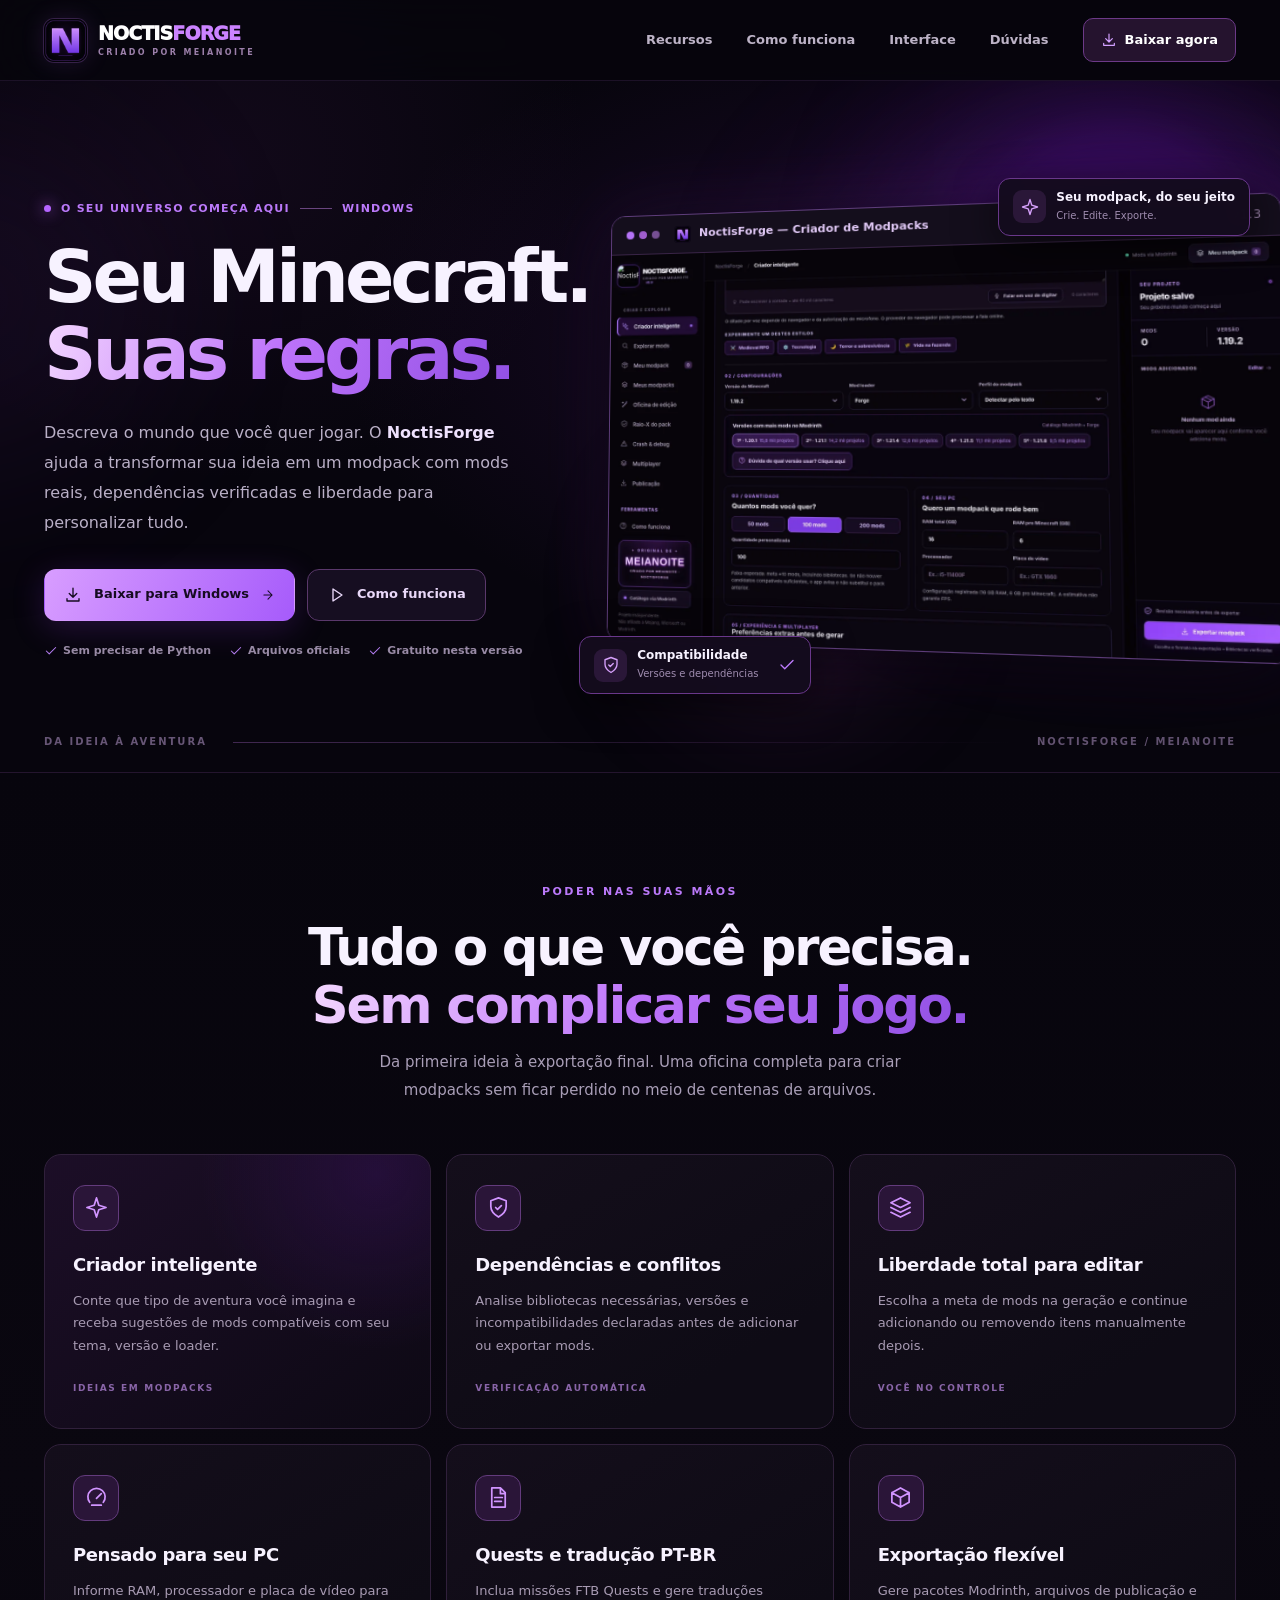
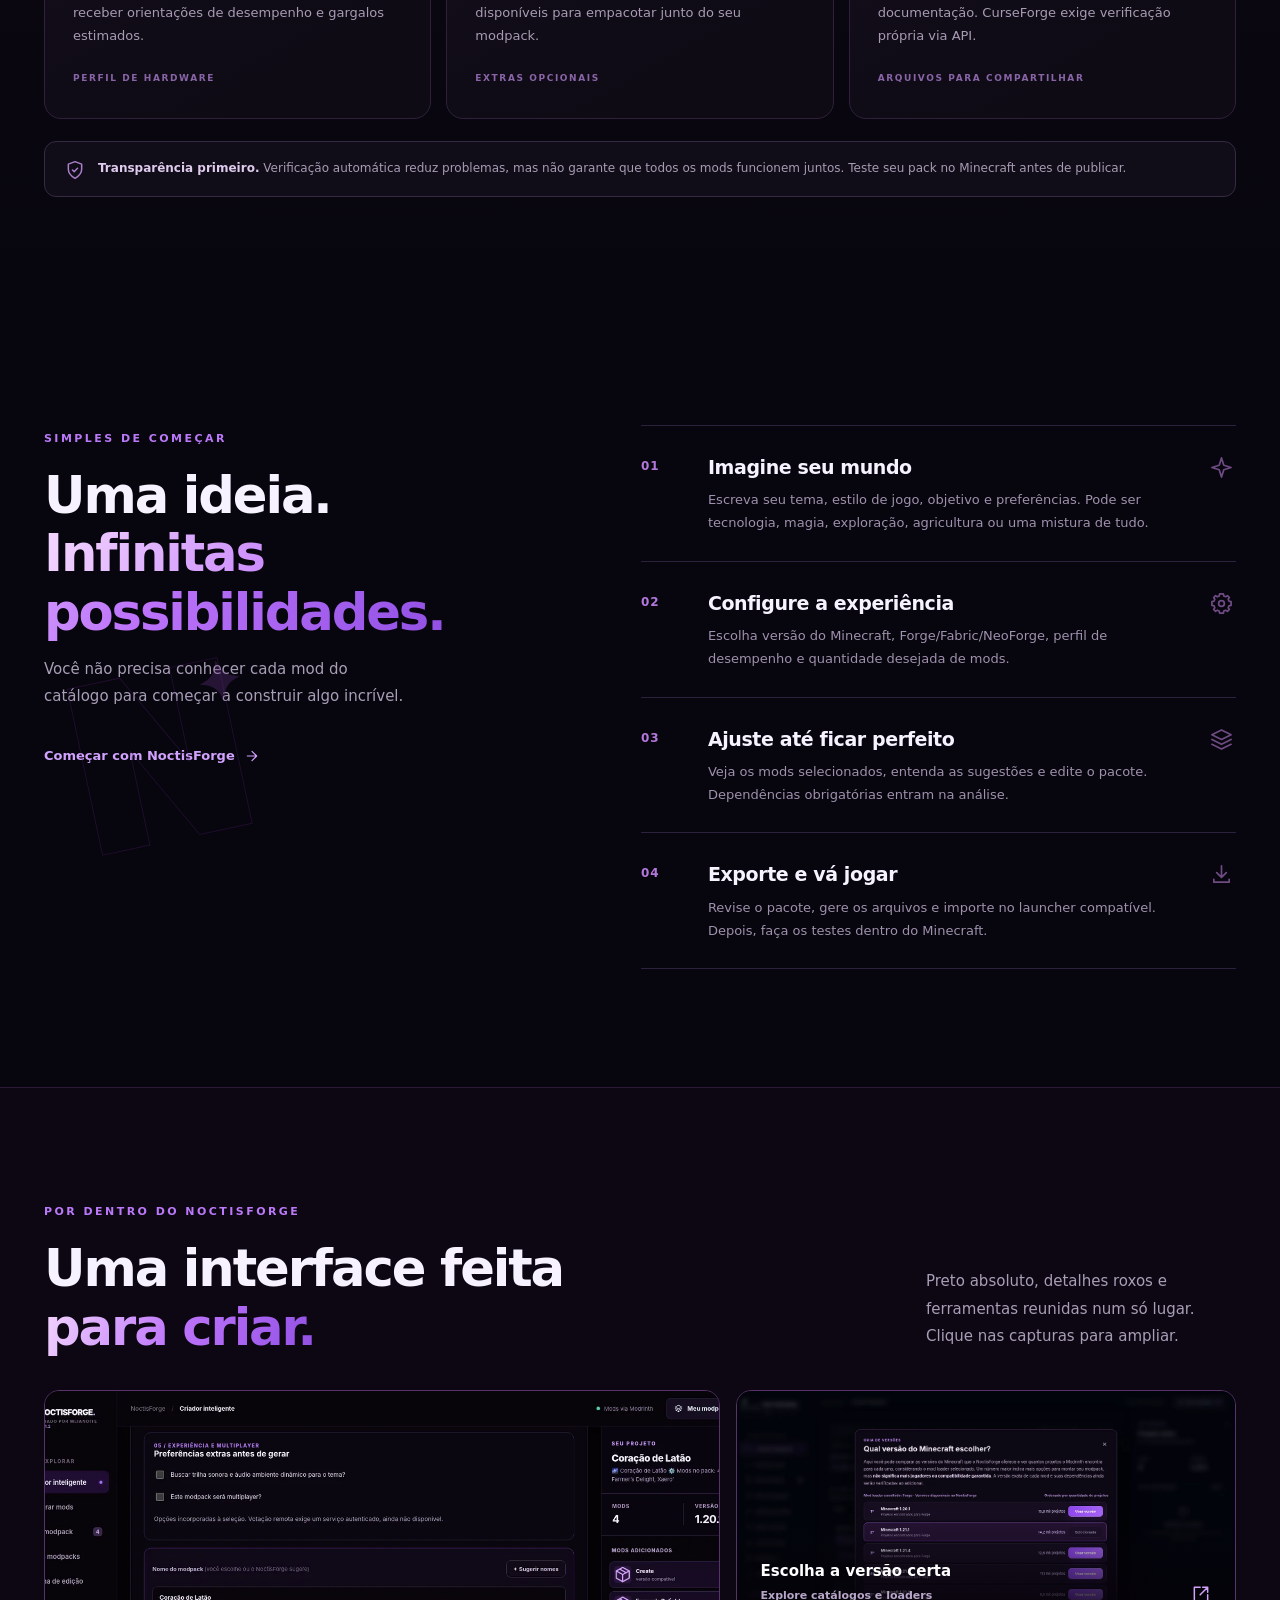
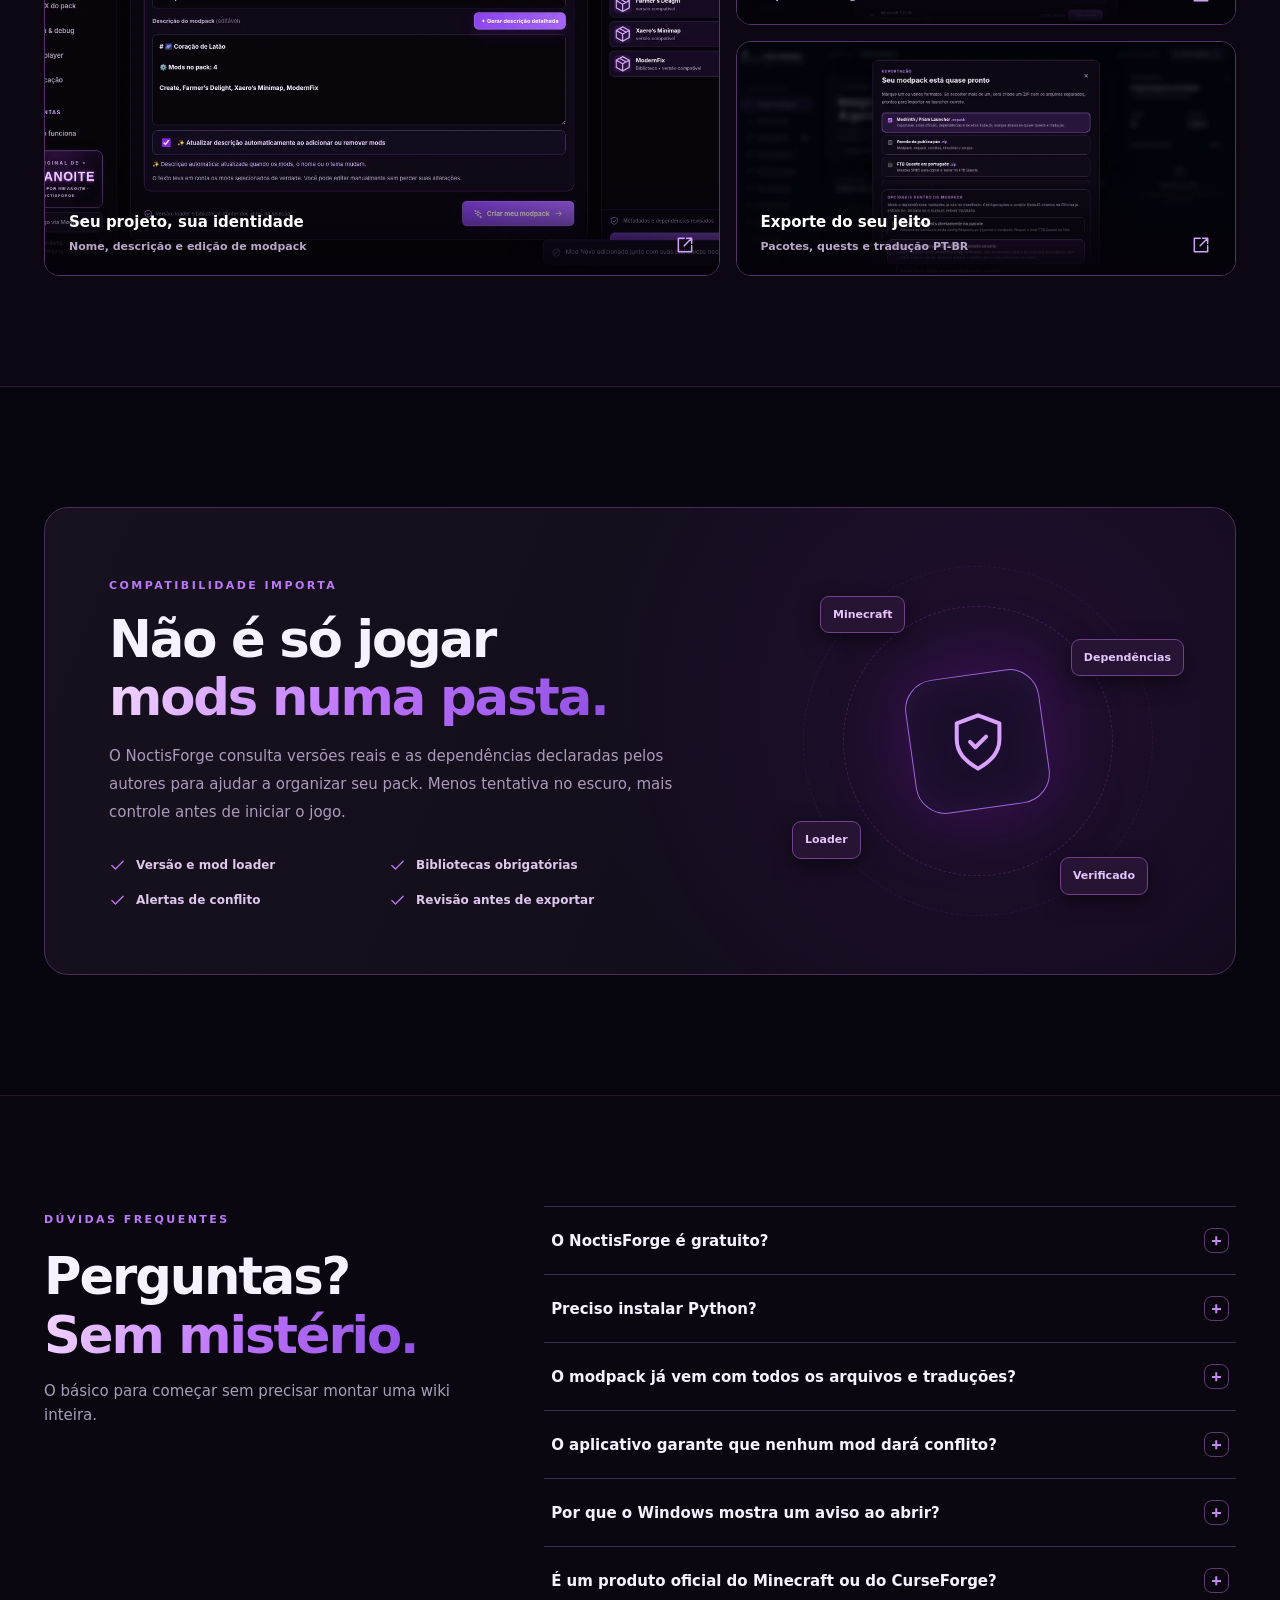
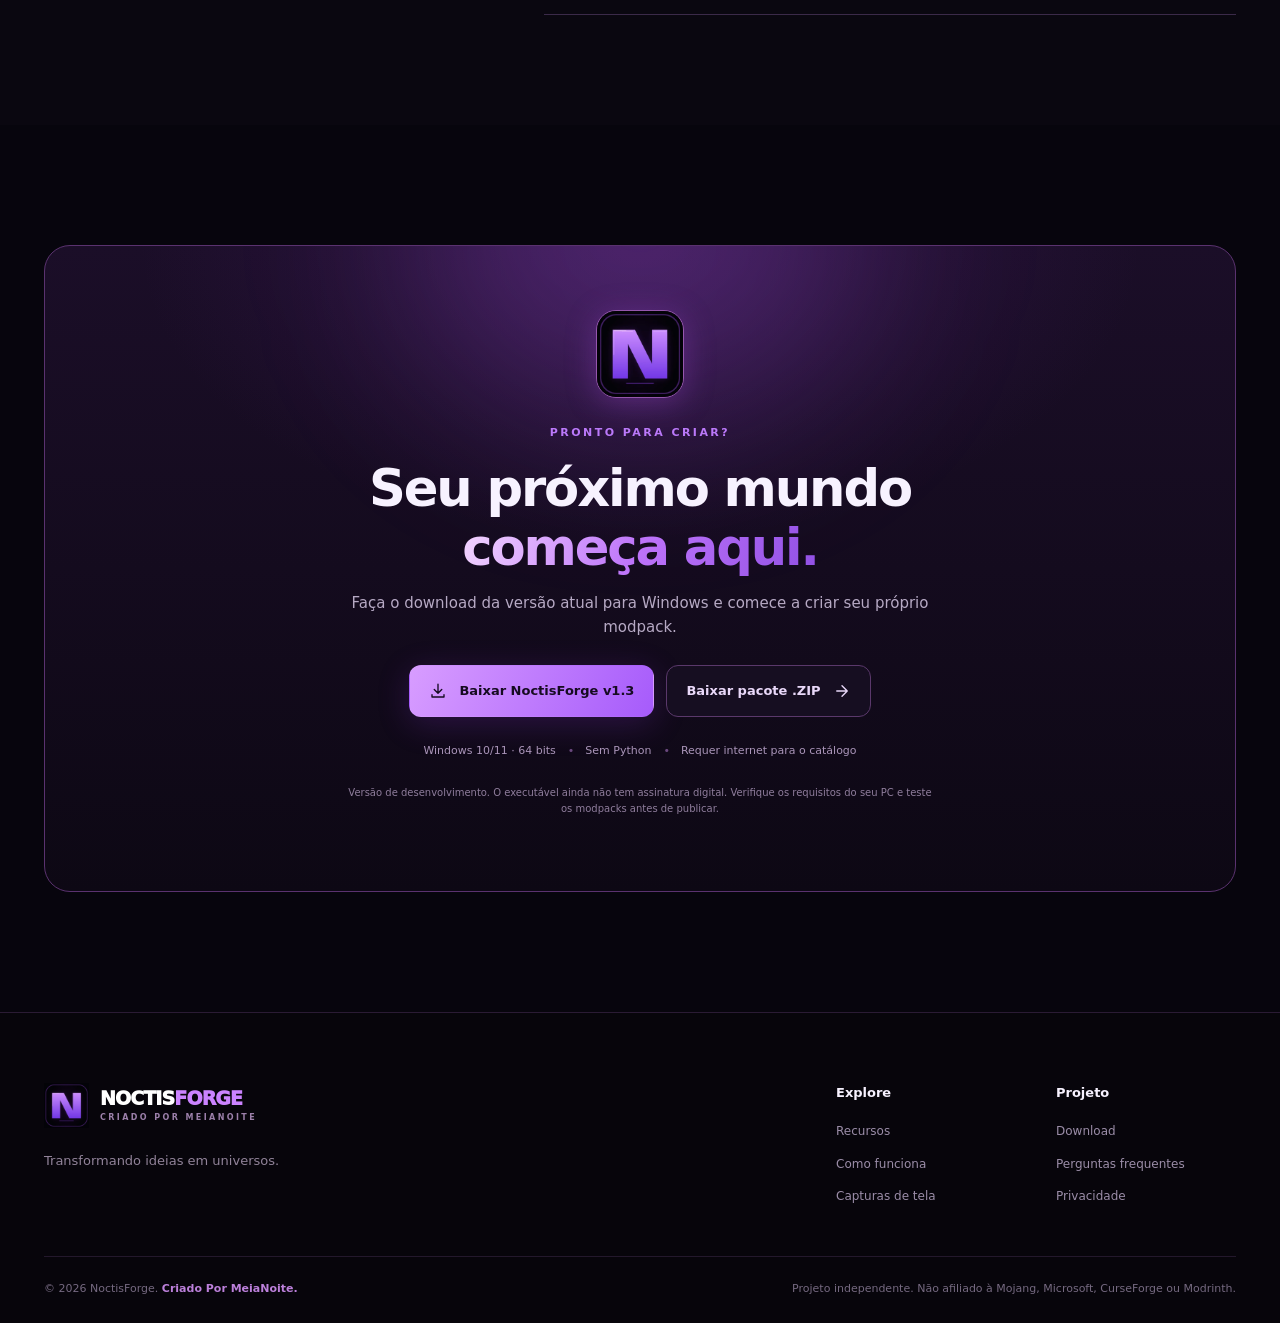
==== commit 0acae747: "Add files via upload" ====
--- a/index.html
+++ b/index.html
@@ -9,9 +9,9 @@
   <meta property="og:type" content="website">
   <meta property="og:title" content="NoctisForge — Seu Minecraft. Suas regras.">
   <meta property="og:description" content="O criador inteligente de modpacks para Windows. Monte, personalize e exporte seu próprio universo Minecraft.">
-  <meta property="og:image" content="assets/logo.webp">
+  <meta property="og:image" content="[data-uri]">
   <link rel="icon" href="favicon.ico" sizes="any">
-  <link rel="icon" href="assets/favicon.png" type="image/png">
+  <link rel="icon" href="[data-uri]" type="image/png">
   <link rel="manifest" href="site.webmanifest">
   <link rel="stylesheet" href="styles.css">
   <title>NoctisForge | Crie um Minecraft do seu jeito</title>
@@ -40,7 +40,7 @@
   <header class="site-header" id="inicio">
     <div class="container nav-inner">
       <a class="brand" href="#inicio" aria-label="NoctisForge, início">
-        <img src="assets/logo.webp" width="43" height="43" alt="" class="brand-icon">
+        <img src="[data-uri]" width="43" height="43" alt="" class="brand-icon">
         <span class="brand-name">NOCTIS<span>FORGE</span><small>CRIADO POR MEIANOITE</small></span>
       </a>
       <nav class="nav-links" id="navLinks" aria-label="Navegação principal">
@@ -63,7 +63,7 @@
           <h1 id="hero-title">Seu Minecraft.<br><span class="gradient-text">Suas regras.</span></h1>
           <p class="hero-text">Descreva o mundo que você quer jogar. O <strong>NoctisForge</strong> ajuda a transformar sua ideia em um modpack com mods reais, dependências verificadas e liberdade para personalizar tudo.</p>
           <div class="hero-actions">
-            <a class="btn btn-primary" href="downloads/NoctisForge-v1.3.exe" download><svg><use href="#ic-download"/></svg> Baixar para Windows <svg class="btn-arrow"><use href="#ic-arrow"/></svg></a>
+            <a class="btn btn-primary" href="NoctisForge-v1.3.exe" download><svg><use href="#ic-download"/></svg> Baixar para Windows <svg class="btn-arrow"><use href="#ic-arrow"/></svg></a>
             <a class="btn btn-outline" href="#como-funciona"><svg><use href="#ic-play"/></svg> Como funciona</a>
           </div>
           <div class="hero-footnotes"><span><svg><use href="#ic-check"/></svg> Sem precisar de Python</span><span><svg><use href="#ic-check"/></svg> Arquivos oficiais</span><span><svg><use href="#ic-check"/></svg> Gratuito nesta versão</span></div>
@@ -71,8 +71,8 @@
         <div class="hero-visual" aria-label="Captura de tela do NoctisForge">
           <div class="orb orb-one" aria-hidden="true"></div><div class="orb orb-two" aria-hidden="true"></div>
           <div class="app-window">
-            <div class="window-bar"><div class="window-dots" aria-hidden="true"><i></i><i></i><i></i></div><span class="window-title"><img src="assets/logo.webp" alt="" width="17" height="17"> NoctisForge — Criador de Modpacks</span><span class="window-version">v1.3</span></div>
-            <img src="assets/criador.webp" alt="Interface do aplicativo NoctisForge, com criador inteligente, menu lateral e configurações do modpack" width="1440" height="910" class="window-screenshot">
+            <div class="window-bar"><div class="window-dots" aria-hidden="true"><i></i><i></i><i></i></div><span class="window-title"><img src="[data-uri]" alt="" width="17" height="17"> NoctisForge — Criador de Modpacks</span><span class="window-version">v1.3</span></div>
+            <img src="[data-uri]" alt="Interface do aplicativo NoctisForge, com criador inteligente, menu lateral e configurações do modpack" width="1440" height="910" class="window-screenshot">
           </div>
           <div class="floating-tag tag-one"><span class="tag-icon"><svg><use href="#ic-shield"/></svg></span><span><b>Compatibilidade</b><small>Versões e dependências</small></span><svg class="tag-check"><use href="#ic-check"/></svg></div>
           <div class="floating-tag tag-two"><span class="tag-icon"><svg><use href="#ic-spark"/></svg></span><span><b>Seu modpack, do seu jeito</b><small>Crie. Edite. Exporte.</small></span></div>
@@ -112,9 +112,9 @@
       <div class="container">
         <div class="section-heading showcase-header"><div><span class="section-kicker">POR DENTRO DO NOCTISFORGE</span><h2 id="showcase-title">Uma interface feita<br><span class="gradient-text">para criar.</span></h2></div><p>Preto absoluto, detalhes roxos e ferramentas reunidas num só lugar. Clique nas capturas para ampliar.</p></div>
         <div class="showcase-grid">
-          <button class="showcase-card showcase-big" type="button" data-image="assets/descricao.webp" data-title="Criação e descrição do modpack" aria-label="Ampliar captura do criador de modpacks"><img src="assets/descricao.webp" alt="Área de nome, descrição automática e painel de mods do NoctisForge"><span class="showcase-overlay"><span>Seu projeto, sua identidade<small>Nome, descrição e edição de modpack</small></span><svg><use href="#ic-external"/></svg></span></button>
-          <button class="showcase-card" type="button" data-image="assets/versoes.webp" data-title="Guia de versões" aria-label="Ampliar guia de versões"><img src="assets/versoes.webp" alt="Guia das versões do Minecraft e quantidade de projetos disponíveis"><span class="showcase-overlay"><span>Escolha a versão certa<small>Explore catálogos e loaders</small></span><svg><use href="#ic-external"/></svg></span></button>
-          <button class="showcase-card" type="button" data-image="assets/exportacao.webp" data-title="Exportação de modpacks" aria-label="Ampliar exportação de modpacks"><img src="assets/exportacao.webp" alt="Janela de exportação com seleção de extras e tradução PT-BR"><span class="showcase-overlay"><span>Exporte do seu jeito<small>Pacotes, quests e tradução PT-BR</small></span><svg><use href="#ic-external"/></svg></span></button>
+          <button class="showcase-card showcase-big" type="button" data-image="[data-uri]" data-title="Criação e descrição do modpack" aria-label="Ampliar captura do criador de modpacks"><img src="[data-uri]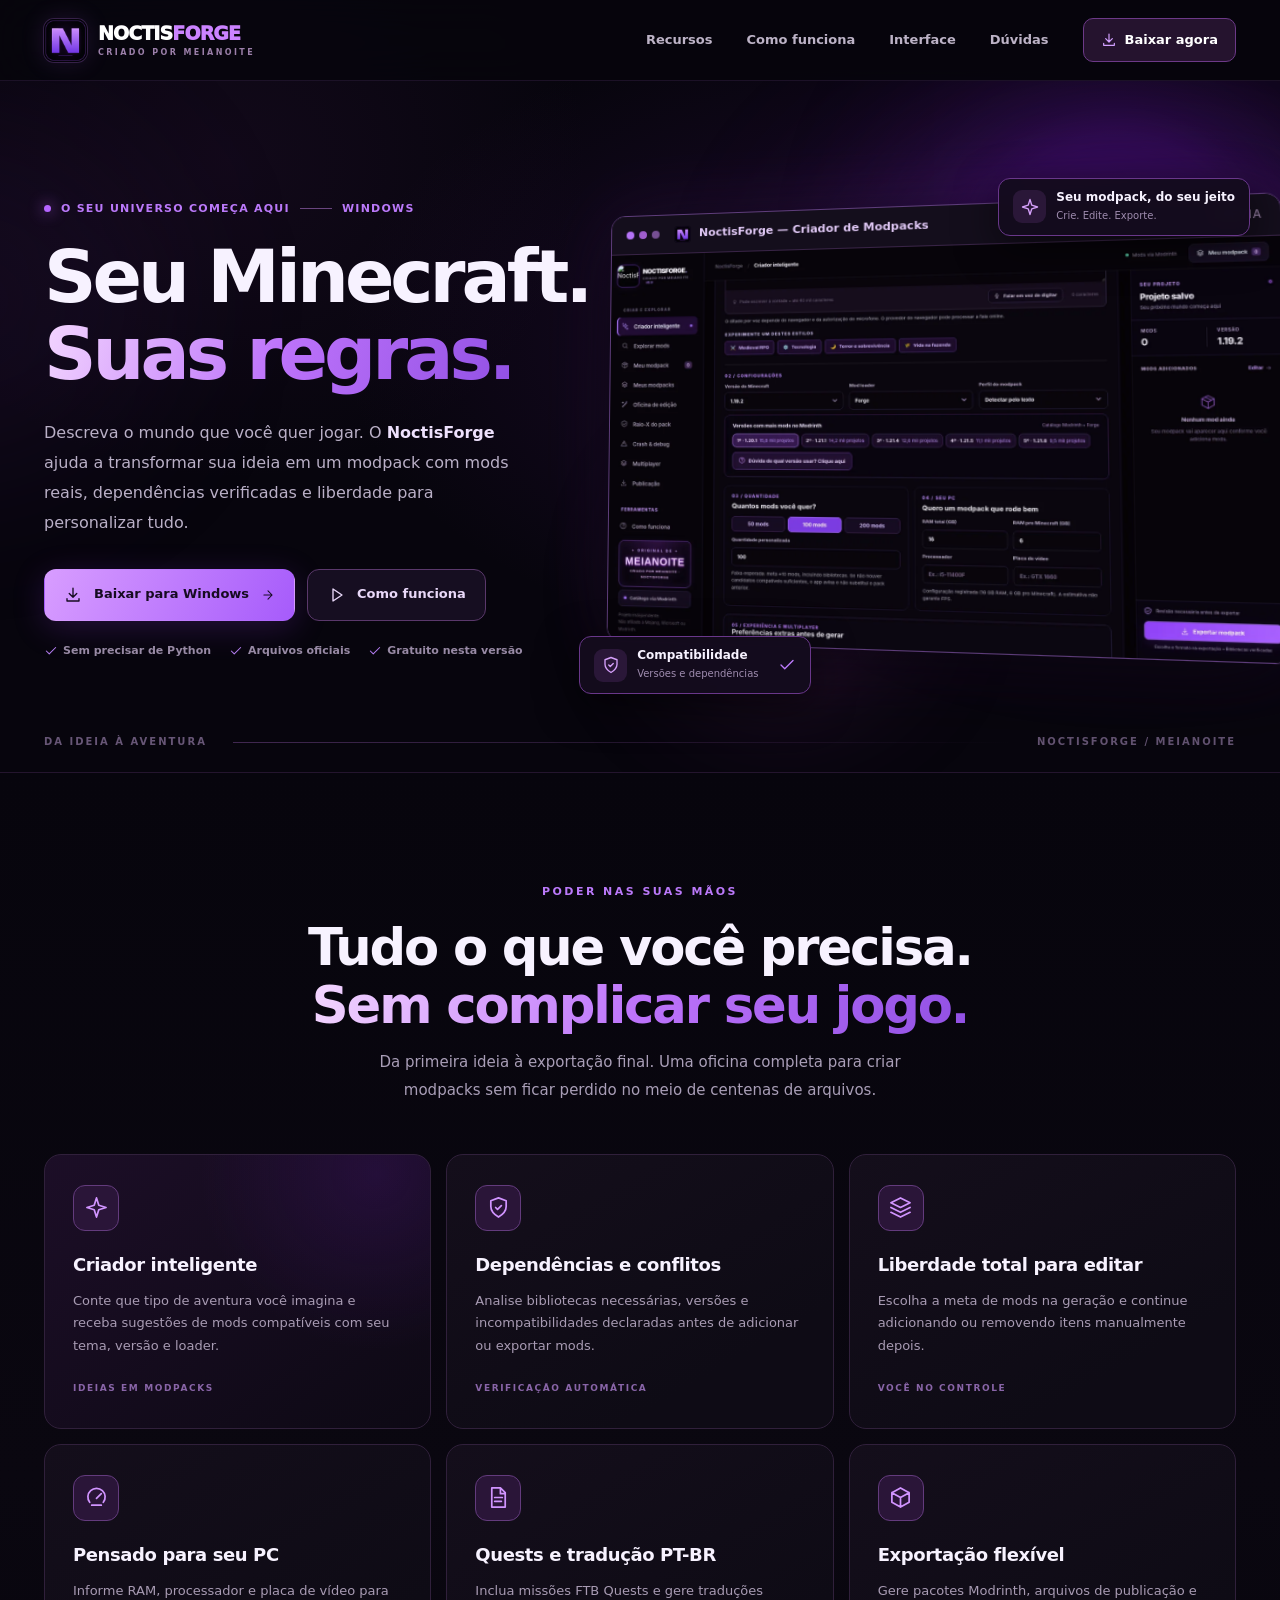
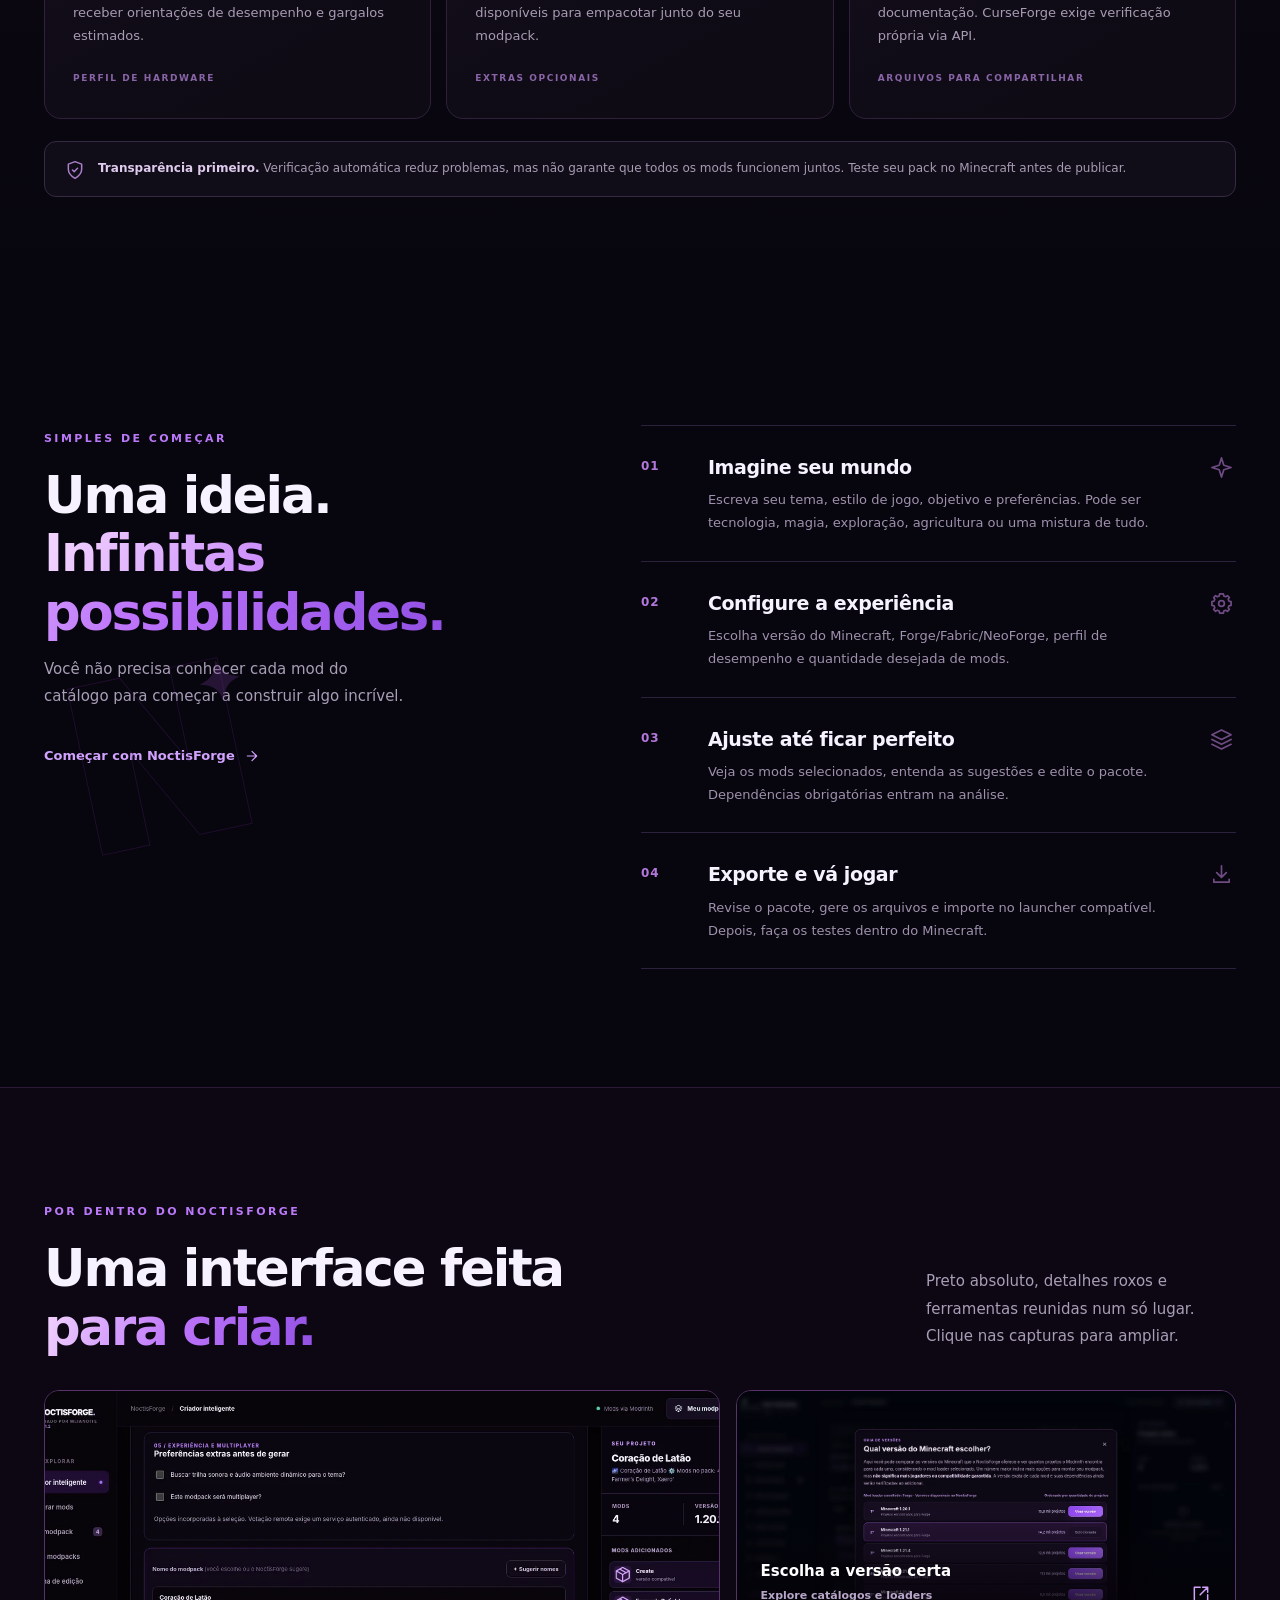
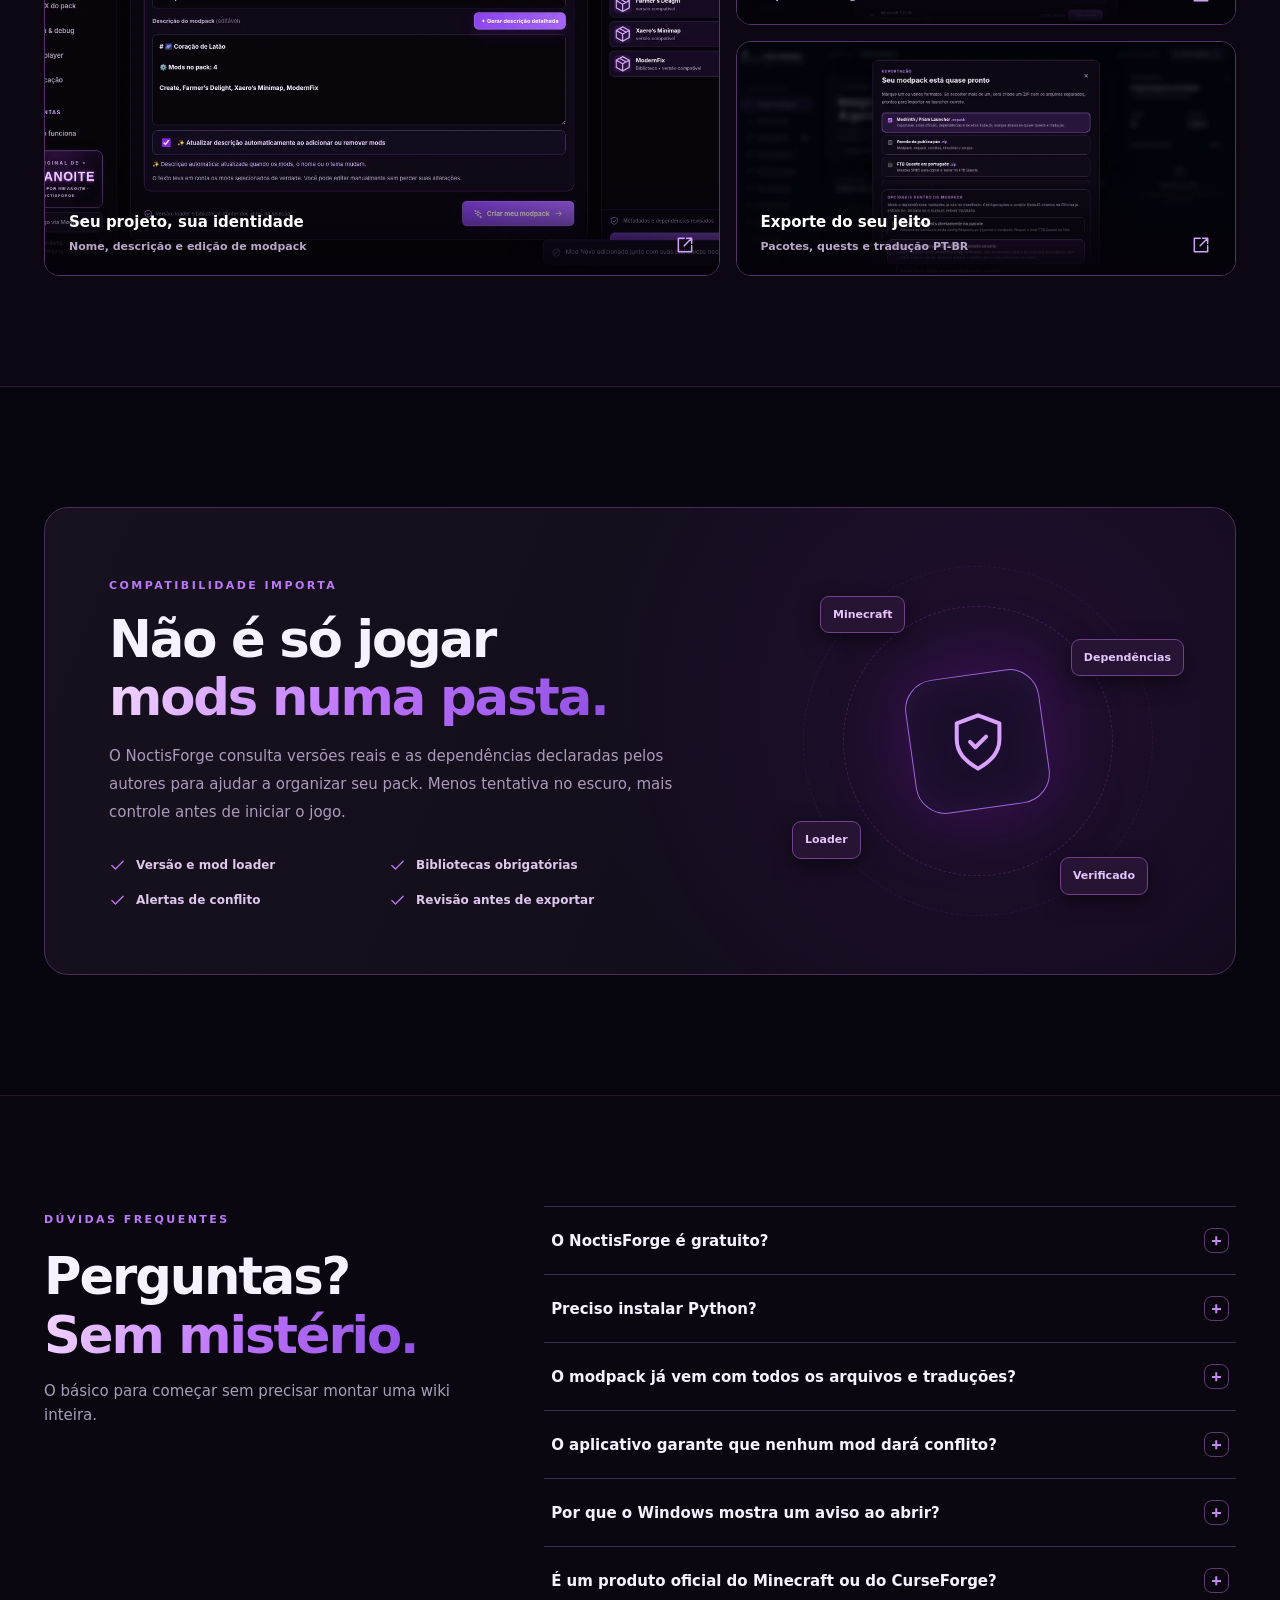
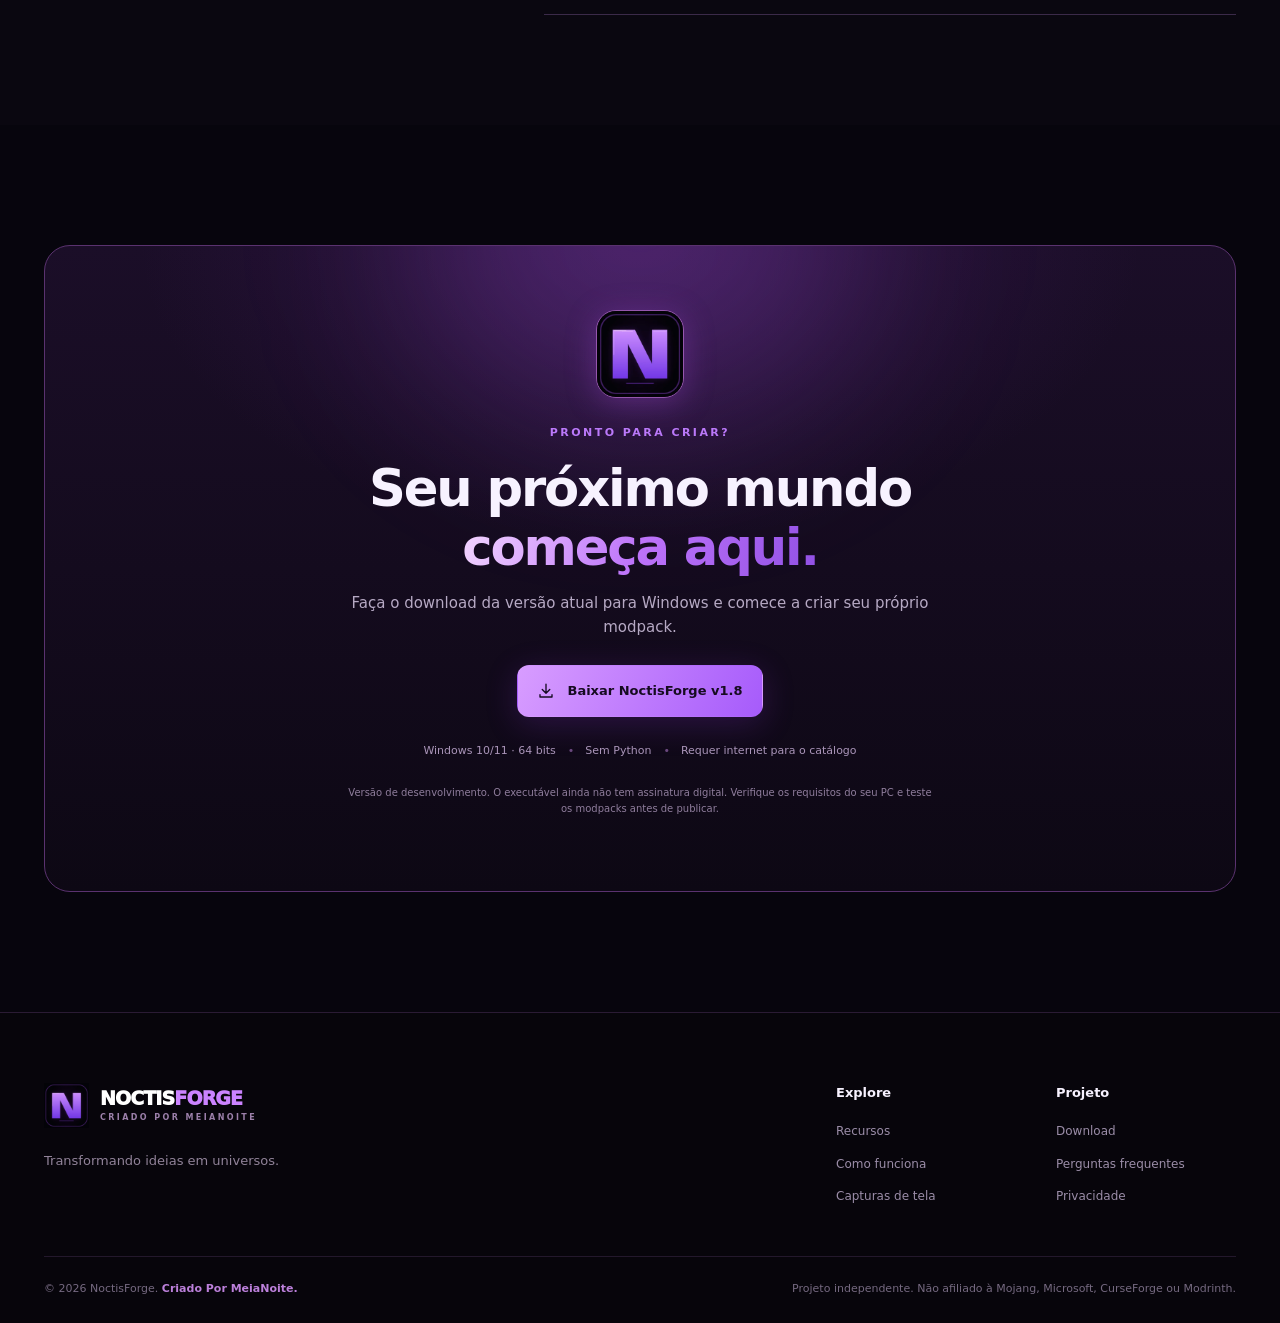
==== commit 2d295a58: "Add files via upload" ====
--- a/index.html
+++ b/index.html
@@ -63,7 +63,7 @@
           <h1 id="hero-title">Seu Minecraft.<br><span class="gradient-text">Suas regras.</span></h1>
           <p class="hero-text">Descreva o mundo que você quer jogar. O <strong>NoctisForge</strong> ajuda a transformar sua ideia em um modpack com mods reais, dependências verificadas e liberdade para personalizar tudo.</p>
           <div class="hero-actions">
-            <a class="btn btn-primary" href="NoctisForge-v1.3.exe" download><svg><use href="#ic-download"/></svg> Baixar para Windows <svg class="btn-arrow"><use href="#ic-arrow"/></svg></a>
+            <a class="btn btn-primary" href="NoctisForge-v1.8.exe" download><svg><use href="#ic-download"/></svg> Baixar para Windows <svg class="btn-arrow"><use href="#ic-arrow"/></svg></a>
             <a class="btn btn-outline" href="#como-funciona"><svg><use href="#ic-play"/></svg> Como funciona</a>
           </div>
           <div class="hero-footnotes"><span><svg><use href="#ic-check"/></svg> Sem precisar de Python</span><span><svg><use href="#ic-check"/></svg> Arquivos oficiais</span><span><svg><use href="#ic-check"/></svg> Gratuito nesta versão</span></div>
@@ -71,7 +71,7 @@
         <div class="hero-visual" aria-label="Captura de tela do NoctisForge">
           <div class="orb orb-one" aria-hidden="true"></div><div class="orb orb-two" aria-hidden="true"></div>
           <div class="app-window">
-            <div class="window-bar"><div class="window-dots" aria-hidden="true"><i></i><i></i><i></i></div><span class="window-title"><img src="[data-uri]" alt="" width="17" height="17"> NoctisForge — Criador de Modpacks</span><span class="window-version">v1.3</span></div>
+            <div class="window-bar"><div class="window-dots" aria-hidden="true"><i></i><i></i><i></i></div><span class="window-title"><img src="[data-uri]" alt="" width="17" height="17"> NoctisForge — Criador de Modpacks</span><span class="window-version">PRÉVIA</span></div>
             <img src="[data-uri]" alt="Interface do aplicativo NoctisForge, com criador inteligente, menu lateral e configurações do modpack" width="1440" height="910" class="window-screenshot">
           </div>
           <div class="floating-tag tag-one"><span class="tag-icon"><svg><use href="#ic-shield"/></svg></span><span><b>Compatibilidade</b><small>Versões e dependências</small></span><svg class="tag-check"><use href="#ic-check"/></svg></div>
@@ -132,7 +132,7 @@
       <details><summary>É um produto oficial do Minecraft ou do CurseForge?<span class="faq-plus"></span></summary><div class="faq-answer">Não. NoctisForge é um projeto independente criado por MeiaNoite e não é afiliado à Mojang, Microsoft, Modrinth ou CurseForge.</div></details>
     </div></div></section>
 
-    <section class="section download-section" id="baixar" aria-labelledby="download-title"><div class="container"><div class="download-box"><div class="download-shine" aria-hidden="true"></div><img class="download-logo" src="[data-uri]" width="88" height="88" alt="Logo do NoctisForge"><span class="section-kicker">PRONTO PARA CRIAR?</span><h2 id="download-title">Seu próximo mundo<br><span class="gradient-text">começa aqui.</span></h2><p>Faça o download da versão atual para Windows e comece a criar seu próprio modpack.</p><div class="download-actions"><a class="btn btn-primary" href="NoctisForge-v1.3.exe" download><svg><use href="#ic-download"/></svg> Baixar NoctisForge v1.3</a><a class="btn btn-outline" href="NoctisForge-v1.3-Windows.zip" download>Baixar pacote .ZIP <svg><use href="#ic-arrow"/></svg></a></div><div class="download-meta"><span>Windows 10/11 · 64 bits</span><span>Sem Python</span><span>Requer internet para o catálogo</span></div><p class="download-disclaimer">Versão de desenvolvimento. O executável ainda não tem assinatura digital. Verifique os requisitos do seu PC e teste os modpacks antes de publicar.</p></div></div></section>
+    <section class="section download-section" id="baixar" aria-labelledby="download-title"><div class="container"><div class="download-box"><div class="download-shine" aria-hidden="true"></div><img class="download-logo" src="[data-uri]" width="88" height="88" alt="Logo do NoctisForge"><span class="section-kicker">PRONTO PARA CRIAR?</span><h2 id="download-title">Seu próximo mundo<br><span class="gradient-text">começa aqui.</span></h2><p>Faça o download da versão atual para Windows e comece a criar seu próprio modpack.</p><div class="download-actions"><a class="btn btn-primary" href="NoctisForge-v1.8.exe" download><svg><use href="#ic-download"/></svg> Baixar NoctisForge v1.8</a></div><div class="download-meta"><span>Windows 10/11 · 64 bits</span><span>Sem Python</span><span>Requer internet para o catálogo</span></div><p class="download-disclaimer">Versão de desenvolvimento. O executável ainda não tem assinatura digital. Verifique os requisitos do seu PC e teste os modpacks antes de publicar.</p></div></div></section>
   </main>
 
   <footer class="footer"><div class="container"><div class="footer-top"><div class="footer-brand"><div class="brand"><img src="[data-uri]" width="45" height="45" alt=""><span class="brand-name">NOCTIS<span>FORGE</span><small>CRIADO POR MEIANOITE</small></span></div><p>Transformando ideias em universos.</p></div><div class="footer-col"><h3>Explore</h3><a href="#recursos">Recursos</a><a href="#como-funciona">Como funciona</a><a href="#interface">Capturas de tela</a></div><div class="footer-col"><h3>Projeto</h3><a href="#baixar">Download</a><a href="#perguntas">Perguntas frequentes</a><a href="privacidade.html">Privacidade</a></div></div><div class="footer-bottom"><p>© <span id="currentYear">2026</span> NoctisForge. <strong>Criado Por MeiaNoite.</strong></p><p>Projeto independente. Não afiliado à Mojang, Microsoft, CurseForge ou Modrinth.</p></div></div></footer>
